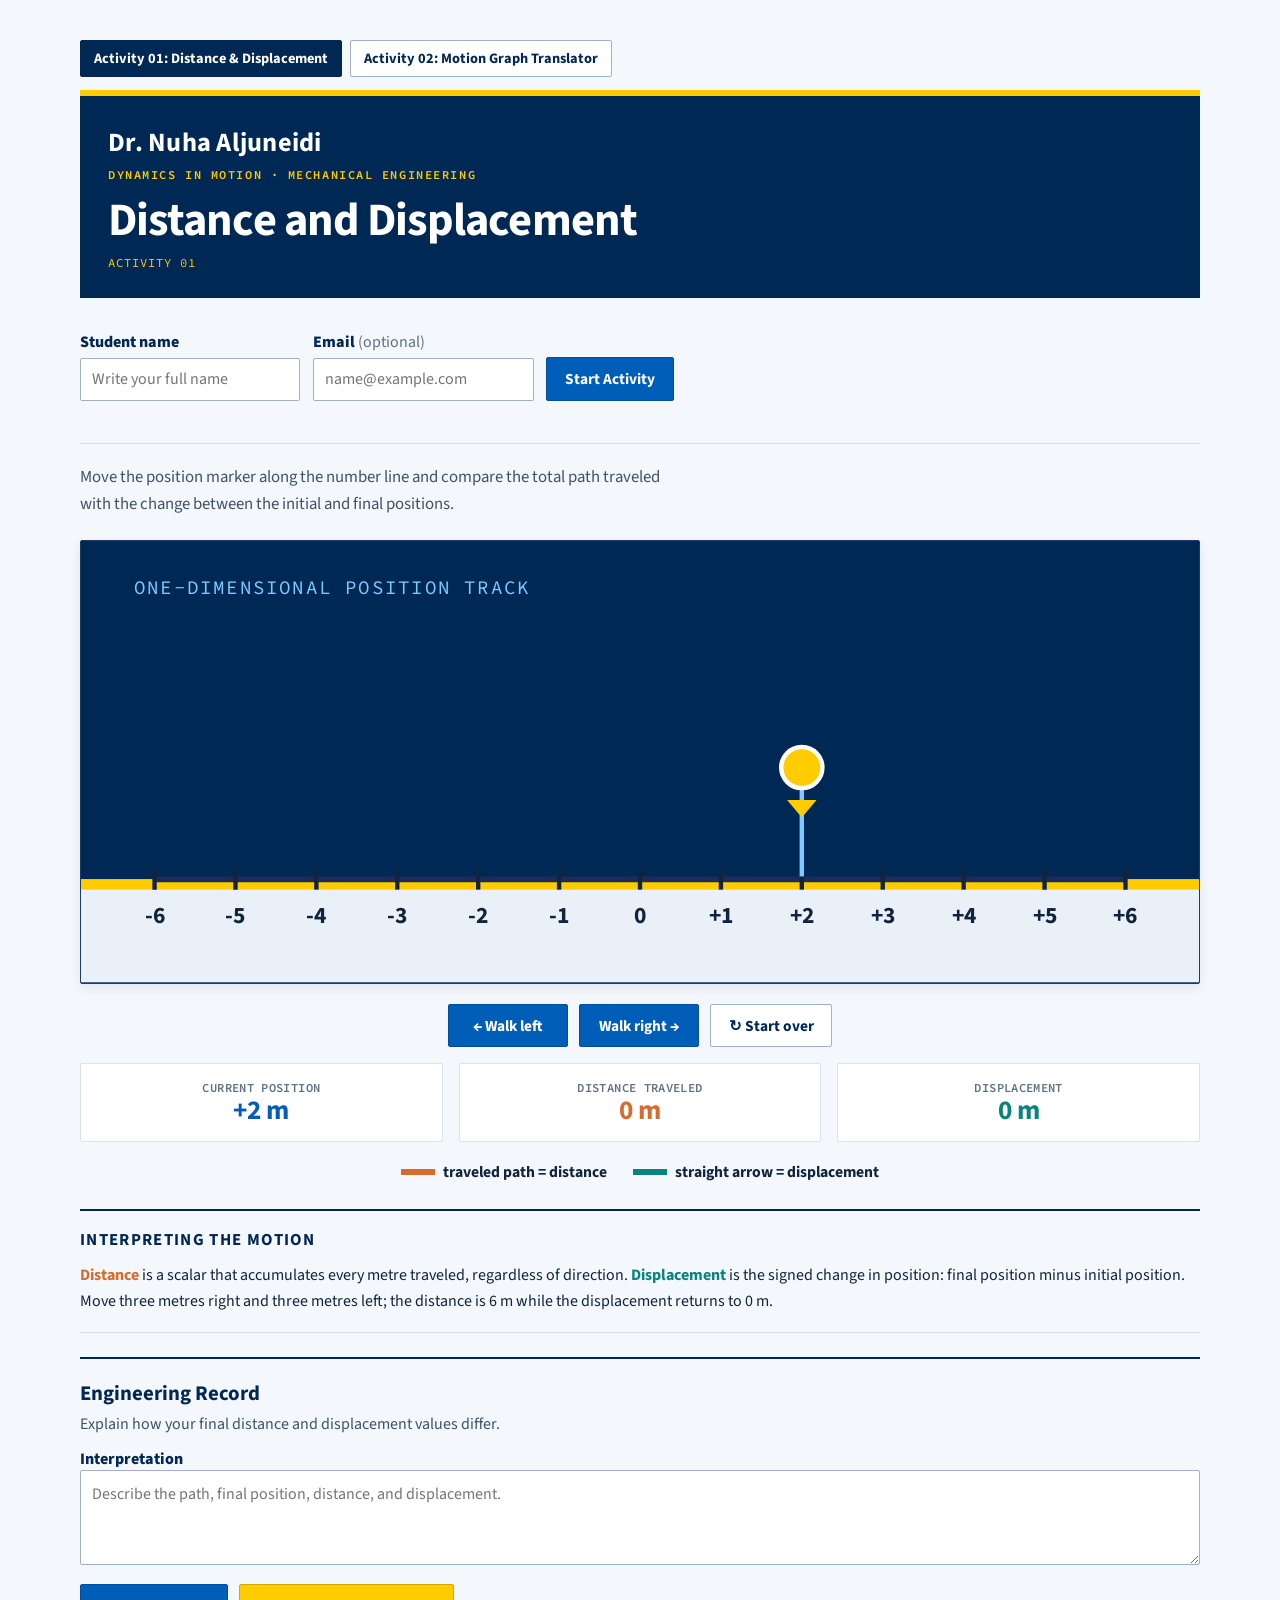
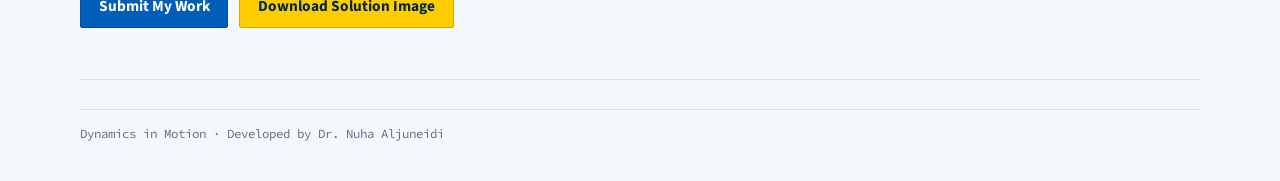
==== index.html @ 8c43b7e7 "Add navigation between Dynamics activities Adds clear Activity 01 and Activity 02 navigation to both" ====
<!DOCTYPE html>
<html lang="en">
<head>
<meta charset="UTF-8">
<meta name="viewport" content="width=device-width, initial-scale=1.0">
<title>Distance and Displacement | Dr. Nuha Aljuneidi</title>
<link href="https://fonts.googleapis.com/css2?family=Source+Code+Pro:wght@400;600&family=Source+Sans+3:wght@400;600;700&display=swap" rel="stylesheet">
<style>
  :root{--ink:#10243e;--navy:#002855;--blue:#005eb8;--gold:#ffcc00;--dist:#d66b2c;--disp:#07847b;--paper:#fff;--line:#d9e3ef;--muted:#5f7084;}
  *{box-sizing:border-box;}html,body{margin:0;padding:0;}
  body{font-family:"Source Sans 3",system-ui,sans-serif;color:var(--ink);background:#f4f7fb;min-height:100vh;padding:clamp(1rem,3.5vw,2.5rem);display:flex;flex-direction:column;align-items:center;}
  .wrap{width:100%;max-width:1120px;}
  .activity-nav{display:flex;gap:.55rem;flex-wrap:wrap;margin:0 0 .8rem;}
  .activity-nav a{font-family:"Source Sans 3",sans-serif;font-weight:700;font-size:.9rem;text-decoration:none;color:var(--navy);background:var(--paper);border:1px solid #9db1c8;border-radius:2px;padding:.45rem .8rem;}
  .activity-nav a[aria-current="page"]{background:var(--navy);border-color:var(--navy);color:white;}
  .course-banner{background:var(--navy);color:white;border-top:6px solid var(--gold);padding:clamp(1.25rem,2.5vw,1.75rem);margin-bottom:1.45rem;}
  .instructor{margin:0 0 .3rem;font-size:clamp(1.25rem,2.5vw,1.65rem);font-weight:700;letter-spacing:.01em;}.course-label{margin:0 0 .9rem;font-family:"Source Code Pro",monospace;font-size:.75rem;font-weight:600;letter-spacing:.13em;text-transform:uppercase;color:var(--gold);}
  h1{margin:0;color:white;font-size:clamp(1.85rem,4.2vw,2.9rem);line-height:1.08;letter-spacing:-.02em;font-weight:700;}h1 .vs{color:white;}.activity-id{margin:.55rem 0 0;font-family:"Source Code Pro",monospace;font-size:.76rem;letter-spacing:.08em;color:var(--gold);}
  .student-row{display:flex;align-items:flex-end;gap:.8rem;flex-wrap:wrap;margin:-.2rem 0 1.25rem;padding:.8rem 0;border-bottom:1px solid var(--line);}.student-field{display:flex;flex-direction:column;gap:.3rem;}.student-row label,.submission label{font-weight:800;color:var(--navy);}.student-row input{width:min(310px,100%);font:inherit;color:var(--ink);background:white;border:1px solid #9db1c8;border-radius:2px;padding:.6rem .7rem;outline:none;}.student-row input:focus,.submission textarea:focus{border-color:var(--blue);box-shadow:0 0 0 3px rgba(0,94,184,.15);}.submit-status{flex-basis:100%;margin:0;font-size:.86rem;min-height:1.2em;font-weight:700;color:var(--navy);}
  .lede{font-size:1.05rem;max-width:76ch;margin:0 0 1.4rem;line-height:1.6;color:#3e5269;}
  .stats{display:grid;grid-template-columns:repeat(3,1fr);gap:1rem;margin-bottom:1.2rem;}.bubble{background:var(--paper);border:1px solid var(--line);border-radius:2px;padding:1rem .9rem .8rem;text-align:center;box-shadow:none;}.bubble .k{font-family:"Source Code Pro",monospace;font-size:.76rem;color:var(--muted);letter-spacing:.03em;text-transform:uppercase;font-weight:600;}.bubble .v{font-weight:700;font-size:1.7rem;line-height:1.2;font-variant-numeric:tabular-nums;}.bubble.p .v{color:var(--blue);}.bubble.d .v{color:var(--dist);}.bubble.s .v{color:var(--disp);}
  .stage-frame{border:1px solid #173e68;border-radius:2px;overflow:hidden;box-shadow:0 4px 12px rgba(0,40,85,.08);margin-bottom:1.25rem;background:var(--navy);}.stage-frame svg{width:100%;height:auto;display:block;}
  #walker>*{display:none;}#walker .position-marker{display:block;}
  .controls{display:flex;gap:.7rem;justify-content:center;flex-wrap:wrap;margin-bottom:1rem;}button{font-family:"Source Sans 3",sans-serif;font-weight:700;font-size:.96rem;cursor:pointer;color:white;background:var(--blue);border:1px solid #004f9e;border-radius:2px;padding:.62rem 1.1rem;min-width:120px;box-shadow:none;transition:background .15s;}button:hover{background:#004f9e;}button:active{background:#003f7d;}button:focus-visible{outline:4px dashed var(--blue);outline-offset:3px;}button.ghost{background:white;color:var(--navy);border-color:#9db1c8;}.download{background:var(--gold);border-color:#d4a900;color:var(--navy);}.download:hover{background:#e9b900;}
  .legend{display:flex;gap:1.6rem;justify-content:center;flex-wrap:wrap;font-size:.98rem;margin-bottom:1.6rem;font-weight:700;}.legend span{display:inline-flex;align-items:center;gap:.5rem;}.worm{width:34px;height:6px;display:inline-block;}.worm.d{background:var(--dist);}.worm.s{background:var(--disp);}
  .note{margin-top:1.5rem;padding:1rem 0 1.1rem;border-top:2px solid var(--navy);border-bottom:1px solid var(--line);font-size:1rem;line-height:1.65;}.note h2{margin:0 0 .45rem;font-size:1.05rem;letter-spacing:.08em;text-transform:uppercase;color:var(--navy);}.note p{margin:0;}.note b{color:var(--dist);}.note i{color:var(--disp);font-style:normal;font-weight:700;}
  .submission{margin-top:1.5rem;padding:1.25rem 0;border-top:2px solid var(--navy);border-bottom:1px solid var(--line);}.submission h2{margin:0 0 .35rem;color:var(--navy);font-size:1.3rem;}.submission p{margin:.25rem 0 .8rem;color:#3e5269;}.submission textarea{width:100%;min-height:95px;resize:vertical;font:inherit;line-height:1.5;color:var(--ink);background:white;border:1px solid #9db1c8;border-radius:2px;padding:.7rem;outline:none;}.submission-actions{display:flex;gap:.7rem;flex-wrap:wrap;margin-top:.8rem;}.final-status{min-height:1.3em;margin:.65rem 0 0!important;font-weight:700;color:var(--navy)!important;}
  footer{margin-top:1.8rem;padding-top:1rem;border-top:1px solid var(--line);font-family:"Source Code Pro",monospace;font-size:.78rem;color:var(--muted);}
  @media(max-width:600px){.stats{grid-template-columns:1fr;}.student-row{align-items:flex-start;flex-direction:column;}.student-row input{width:100%;}button{flex:1;min-width:0;}}
  @media(prefers-reduced-motion:reduce){#walker{transition:none!important;}}
</style>
</head>
<body>
<div class="wrap">
  <nav class="activity-nav" aria-label="Dynamics activities">
    <a href="./" aria-current="page">Activity 01: Distance &amp; Displacement</a>
    <a href="motion-graph-translator.html">Activity 02: Motion Graph Translator</a>
  </nav>
  <header class="course-banner">
    <p class="instructor">Dr. Nuha Aljuneidi</p>
    <p class="course-label">Dynamics in Motion · Mechanical Engineering</p>
    <h1>Distance <span class="vs">and</span> Displacement</h1>
    <p class="activity-id">ACTIVITY 01</p>
  </header>
  <div class="student-row">
    <div class="student-field"><label for="studentName">Student name</label><input id="studentName" type="text" autocomplete="name" placeholder="Write your full name" required></div>
    <div class="student-field"><label for="studentEmail">Email <span style="font-weight:400;color:var(--muted)">(optional)</span></label><input id="studentEmail" type="email" autocomplete="email" placeholder="name@example.com"></div>
    <button id="startActivity" type="button">Start Activity</button>
    <p id="submitStatus" class="submit-status" role="status" aria-live="polite"></p>
  </div>
  <p class="lede">Move the position marker along the number line and compare the total path traveled with the change between the initial and final positions.</p>

  <div class="stage-frame">
    <svg id="stage" viewBox="0 0 760 300" xmlns="http://www.w3.org/2000/svg" role="img" aria-label="A calibrated position track showing total distance and displacement.">
      <defs>
        <marker id="ah" markerWidth="12" markerHeight="12" refX="7" refY="5" orient="auto">
          <path d="M0,0 L11,5 L0,10 Z" fill="#008c95" stroke="#1c2b57" stroke-width="1"/>
        </marker>
      </defs>

      <!-- sky -->
      <rect x="0" y="0" width="760" height="230" fill="#002855"/>
      <text x="36" y="36" fill="#7fc9ff" font-family="Source Code Pro,monospace" font-size="13" letter-spacing="1.5">ONE-DIMENSIONAL POSITION TRACK</text>
      <!-- sun -->
      <circle cx="680" cy="55" r="34" fill="#ffcb06" stroke="#1c2b57" stroke-width="4" opacity="0"/>
      <g stroke="#ffcb06" stroke-width="5" stroke-linecap="round" opacity="0">
        <line x1="680" y1="4" x2="680" y2="-6"/>
        <line x1="726" y1="30" x2="736" y2="22"/>
        <line x1="634" y1="30" x2="624" y2="22"/>
      </g>
      <!-- clouds -->
      <g fill="#ffffff" stroke="#1c2b57" stroke-width="3" opacity="0">
        <g transform="translate(120,55)"><ellipse cx="0" cy="0" rx="34" ry="20"/><ellipse cx="30" cy="6" rx="26" ry="16"/><ellipse cx="-28" cy="8" rx="22" ry="14"/></g>
        <g transform="translate(420,40)"><ellipse cx="0" cy="0" rx="28" ry="17"/><ellipse cx="26" cy="5" rx="22" ry="14"/></g>
      </g>

      <!-- ground -->
      <rect x="0" y="230" width="760" height="70" fill="#eaf0f7"/>
      <rect x="0" y="230" width="760" height="7" fill="#ffcc00"/>

      <!-- displacement arrow lane (in the sky) -->
      <line id="dispArrow" x1="380" y1="120" x2="380" y2="120" stroke="#008c95" stroke-width="6" marker-end="url(#ah)" opacity="0"/>
      <text id="dispLabel" x="380" y="105" text-anchor="middle" font-family="Source Sans 3, sans-serif" font-weight="700" font-size="19" fill="#7fc9ff" opacity="0"></text>

      <!-- distance wiggle path -->
      <path id="trace" d="" fill="none" stroke="#d9633b" stroke-width="6" stroke-linecap="round" stroke-linejoin="round"/>

      <!-- number line on the ground -->
      <line x1="50" y1="230" x2="710" y2="230" stroke="#1c2b57" stroke-width="4"/>
      <g id="ticks"></g>

      <!-- Pip the walker -->
      <g id="walker" style="transition:transform .30s cubic-bezier(.34,1.4,.5,1);">
        <!-- shadow -->
        <ellipse cx="380" cy="232" rx="20" ry="6" fill="rgba(0,0,0,0.18)"/>
        <!-- legs -->
        <g id="legs">
          <line x1="374" y1="210" x2="371" y2="230" stroke="#2a2320" stroke-width="5" stroke-linecap="round"/>
          <line x1="386" y1="210" x2="389" y2="230" stroke="#2a2320" stroke-width="5" stroke-linecap="round"/>
        </g>
        <!-- body -->
        <circle cx="380" cy="188" r="26" fill="#6750a4" stroke="#1c2b57" stroke-width="4"/>
        <!-- eyes -->
        <circle cx="372" cy="184" r="6" fill="#fff" stroke="#2a2320" stroke-width="2"/>
        <circle cx="388" cy="184" r="6" fill="#fff" stroke="#2a2320" stroke-width="2"/>
        <circle id="pupilL" cx="374" cy="185" r="2.6" fill="#2a2320"/>
        <circle id="pupilR" cx="390" cy="185" r="2.6" fill="#2a2320"/>
        <!-- smile -->
        <path d="M370,196 Q380,204 390,196" fill="none" stroke="#2a2320" stroke-width="3" stroke-linecap="round"/>
        <!-- little cap -->
        <path d="M356,172 Q380,150 404,172 Z" fill="#d9633b" stroke="#1c2b57" stroke-width="4" stroke-linejoin="round"/>
        <g class="position-marker">
          <line x1="380" y1="168" x2="380" y2="228" stroke="#7fc9ff" stroke-width="3"/>
          <circle cx="380" cy="154" r="14" fill="#ffcc00" stroke="#ffffff" stroke-width="3"/>
          <path d="M370 176 L380 188 L390 176 Z" fill="#ffcc00"/>
        </g>
      </g>
    </svg>
  </div>

  <div class="controls">
    <button class="left" id="left">&larr; Walk left</button>
    <button class="right" id="right">Walk right &rarr;</button>
    <button class="ghost" id="reset">&#8635; Start over</button>
  </div>

  <div class="stats" aria-live="polite">
    <div class="bubble p"><div class="k">Current position</div><div class="v" id="pos">+2 m</div></div>
    <div class="bubble d"><div class="k">Distance traveled</div><div class="v" id="dist">0 m</div></div>
    <div class="bubble s"><div class="k">Displacement</div><div class="v" id="disp">0 m</div></div>
  </div>

  <div class="legend">
    <span><i class="worm d"></i> traveled path = distance</span>
    <span><i class="worm s"></i> straight arrow = displacement</span>
  </div>

  <section class="note" aria-labelledby="interpret-heading">
    <h2 id="interpret-heading">Interpreting the Motion</h2>
    <p><b>Distance</b> is a scalar that accumulates every metre traveled, regardless of direction.
    <i>Displacement</i> is the signed change in position: final position minus initial position. Move three metres right and three metres left; the distance is 6 m while the displacement returns to 0 m.</p>
  </section>

  <section class="submission" aria-labelledby="record-heading">
    <h2 id="record-heading">Engineering Record</h2>
    <p>Explain how your final distance and displacement values differ.</p>
    <label for="studentNotes">Interpretation</label>
    <textarea id="studentNotes" placeholder="Describe the path, final position, distance, and displacement."></textarea>
    <div class="submission-actions">
      <button id="submitWork" type="button">Submit My Work</button>
      <button id="downloadSolution" class="download" type="button">Download Solution Image</button>
    </div>
    <p id="finalStatus" class="final-status" role="status" aria-live="polite"></p>
  </section>

  <footer>Dynamics in Motion · Developed by Dr. Nuha Aljuneidi</footer>
</div>

<script>
(function(){
  var minP=-6, maxP=6, x0=50, x1=710, axisY=230, laneY=205;
  function px(p){ return x0 + (p-minP)/(maxP-minP)*(x1-x0); }

  var start=2, pos=2, dist=0, trace=[2];

  var ticks=document.getElementById("ticks"), NS="http://www.w3.org/2000/svg";
  for(var p=minP;p<=maxP;p++){
    var x=px(p);
    var ln=document.createElementNS(NS,"line");
    ln.setAttribute("x1",x);ln.setAttribute("x2",x);
    ln.setAttribute("y1",axisY-7);ln.setAttribute("y2",axisY+7);
    ln.setAttribute("stroke","#10243e");ln.setAttribute("stroke-width","3");
    ticks.appendChild(ln);
    var tx=document.createElementNS(NS,"text");
    tx.setAttribute("x",x);tx.setAttribute("y",axisY+30);
    tx.setAttribute("text-anchor","middle");
    tx.setAttribute("font-family","Source Sans 3, sans-serif");
    tx.setAttribute("font-weight","700");
    tx.setAttribute("font-size","16");tx.setAttribute("fill","#10243e");
    tx.textContent=(p>0?"+"+p:p);
    ticks.appendChild(tx);
  }

  var walker=document.getElementById("walker"),
      traceEl=document.getElementById("trace"),
      arrow=document.getElementById("dispArrow"),
      arrowLbl=document.getElementById("dispLabel");

  function fmt(v){ return (v>0?"+"+v:""+v)+" m"; }

  function render(dir){
    walker.style.transform="translateX("+(px(pos)-380)+"px)";
    document.getElementById("pos").textContent=fmt(pos);
    document.getElementById("dist").textContent=dist+" m";
    var disp=pos-start;
    document.getElementById("disp").textContent=fmt(disp);

    var d="";
    for(var i=0;i<trace.length;i++){
      var cx=px(trace[i]);
      if(i===0){ d="M"+cx+","+laneY; }
      else{
        var prev=px(trace[i-1]);
        var midx=(prev+cx)/2;
        var arch=laneY-18;
        d+=" Q"+midx+","+arch+" "+cx+","+laneY;
      }
    }
    traceEl.setAttribute("d",d);

    if(disp!==0){
      arrow.setAttribute("x1",px(start));arrow.setAttribute("x2",px(pos));
      arrow.setAttribute("y1",120);arrow.setAttribute("y2",120);
      arrow.setAttribute("opacity","1");
      arrowLbl.setAttribute("x",(px(start)+px(pos))/2);
      arrowLbl.textContent=fmt(disp);
      arrowLbl.setAttribute("opacity","1");
    }else{
      arrow.setAttribute("opacity","0");
      arrowLbl.setAttribute("opacity","0");
    }
  }

  function step(dir){
    var np=pos+dir;
    if(np<minP||np>maxP) return;
    pos=np; dist+=1; trace.push(pos); render(dir);
  }

  document.getElementById("left").addEventListener("click",function(){step(-1);});
  document.getElementById("right").addEventListener("click",function(){step(1);});
  document.getElementById("reset").addEventListener("click",function(){
    pos=2;start=2;dist=0;trace=[2];render();
  });
  document.addEventListener("keydown",function(e){
    if(e.target.matches("input,textarea"))return;
    if(e.key==="ArrowLeft"){step(-1);} else if(e.key==="ArrowRight"){step(1);}
  });

  var LOGGER_URL="https://script.google.com/macros/s/AKfycbwmh8vX2n26GHHKq9yIGjy3fanmZ_XQddXHSH3RmrtV3HdhrpO27E3zZvXswCfN9QRpXg/exec";
  function payload(action){
    return new URLSearchParams({
      action:action,
      studentName:document.getElementById("studentName").value.trim(),
      email:document.getElementById("studentEmail").value.trim(),
      activity:"Distance and Displacement — Activity 01",
      scenario:"Initial +2 m to final "+fmt(pos),
      displacement:String(pos-start),
      distance:String(dist),
      notes:document.getElementById("studentNotes").value.trim()
    });
  }
  function validateStudent(status){
    var name=document.getElementById("studentName").value.trim();
    var email=document.getElementById("studentEmail");
    if(!name){status.textContent="Please enter your name first.";document.getElementById("studentName").focus();return false;}
    if(email.value.trim()&&!email.checkValidity()){status.textContent="Please check the email address or leave it blank.";return false;}
    return true;
  }
  document.getElementById("startActivity").addEventListener("click",async function(){
    var status=document.getElementById("submitStatus");if(!validateStudent(status))return;
    var button=this;button.disabled=true;button.textContent="Recording…";status.textContent="Connecting to the activity log…";
    try{await fetch(LOGGER_URL,{method:"POST",mode:"no-cors",headers:{"Content-Type":"application/x-www-form-urlencoded"},body:payload("start")});status.textContent="Activity started. Your information was recorded.";button.textContent="Activity Started";}
    catch(error){status.textContent="The activity could not be recorded. Check your connection and try again.";button.disabled=false;button.textContent="Start Activity";}
  });
  document.getElementById("submitWork").addEventListener("click",async function(){
    var status=document.getElementById("finalStatus");if(!validateStudent(status))return;
    var button=this;button.disabled=true;button.textContent="Submitting…";status.textContent="Sending your final results…";
    try{await fetch(LOGGER_URL,{method:"POST",mode:"no-cors",headers:{"Content-Type":"application/x-www-form-urlencoded"},body:payload("complete")});status.textContent="Work submitted. Your completion time and final results were recorded.";button.textContent="Work Submitted";}
    catch(error){status.textContent="Submission failed. Check your connection and try again.";button.disabled=false;button.textContent="Submit My Work";}
  });
  function drawStage(ctx,x,y,w,h){return new Promise(function(resolve,reject){var source=new XMLSerializer().serializeToString(document.getElementById("stage"));var blob=new Blob([source],{type:"image/svg+xml;charset=utf-8"});var url=URL.createObjectURL(blob),img=new Image();img.onload=function(){ctx.drawImage(img,x,y,w,h);URL.revokeObjectURL(url);resolve();};img.onerror=function(){URL.revokeObjectURL(url);reject(new Error("Stage image failed"));};img.src=url;});}
  function wrapText(ctx,text,x,y,maxWidth,lineHeight,maxLines){var words=(text||"No interpretation provided.").split(/\s+/),line="",lines=0;for(var i=0;i<words.length;i++){var test=line?line+" "+words[i]:words[i];if(ctx.measureText(test).width>maxWidth&&line){ctx.fillText(line,x,y+lines*lineHeight);lines++;line=words[i];if(lines>=maxLines)break;}else line=test;}if(lines<maxLines&&line)ctx.fillText(line,x,y+lines*lineHeight);}
  document.getElementById("downloadSolution").addEventListener("click",async function(){
    var status=document.getElementById("finalStatus");if(!validateStudent(status))return;var button=this;button.disabled=true;button.textContent="Creating Image…";
    try{
      var name=document.getElementById("studentName").value.trim(),canvas=document.createElement("canvas");canvas.width=1600;canvas.height=1000;var ctx=canvas.getContext("2d");
      ctx.fillStyle="#fff";ctx.fillRect(0,0,1600,1000);ctx.fillStyle="#ffcc00";ctx.fillRect(0,0,1600,14);ctx.fillStyle="#002855";ctx.fillRect(0,14,1600,180);
      ctx.fillStyle="#fff";ctx.font="700 34px 'Source Sans 3',Arial";ctx.fillText("Dr. Nuha Aljuneidi",60,72);ctx.fillStyle="#ffcc00";ctx.font="600 20px 'Source Code Pro',monospace";ctx.fillText("DYNAMICS IN MOTION · DISTANCE AND DISPLACEMENT",60,112);ctx.fillStyle="#fff";ctx.font="700 44px 'Source Sans 3',Arial";ctx.fillText("Student Solution Record",60,165);
      ctx.fillStyle="#10243e";ctx.font="700 24px 'Source Sans 3',Arial";ctx.fillText("Student: "+name,60,238);ctx.font="20px 'Source Sans 3',Arial";ctx.fillText("Date: "+new Date().toLocaleString(),60,275);ctx.fillText("Activity 01",1260,238);
      await drawStage(ctx,110,315,1380,545);
      ctx.fillStyle="#002855";ctx.font="700 25px 'Source Sans 3',Arial";ctx.fillText("Final Results",60,900);ctx.fillStyle="#10243e";ctx.font="21px 'Source Sans 3',Arial";ctx.fillText("Position: "+fmt(pos),250,900);ctx.fillText("Distance: "+dist+" m",520,900);ctx.fillText("Displacement: "+fmt(pos-start),790,900);
      ctx.fillStyle="#334b64";ctx.font="18px 'Source Sans 3',Arial";wrapText(ctx,document.getElementById("studentNotes").value.trim(),60,940,1460,24,2);
      ctx.fillStyle="#002855";ctx.fillRect(0,972,1600,28);ctx.fillStyle="#fff";ctx.font="14px 'Source Sans 3',Arial";ctx.fillText("Dynamics in Motion · Developed by Dr. Nuha Aljuneidi",60,992);
      var a=document.createElement("a");a.download="distance-displacement-solution-"+name.toLowerCase().replace(/[^a-z0-9]+/g,"-").replace(/^-|-$/g,"")+".png";a.href=canvas.toDataURL("image/png");a.click();status.textContent="Solution image downloaded.";
    }catch(error){status.textContent="The solution image could not be created. Please try again.";}finally{button.disabled=false;button.textContent="Download Solution Image";}
  });

  render();
})();
</script>
</body>
</html>
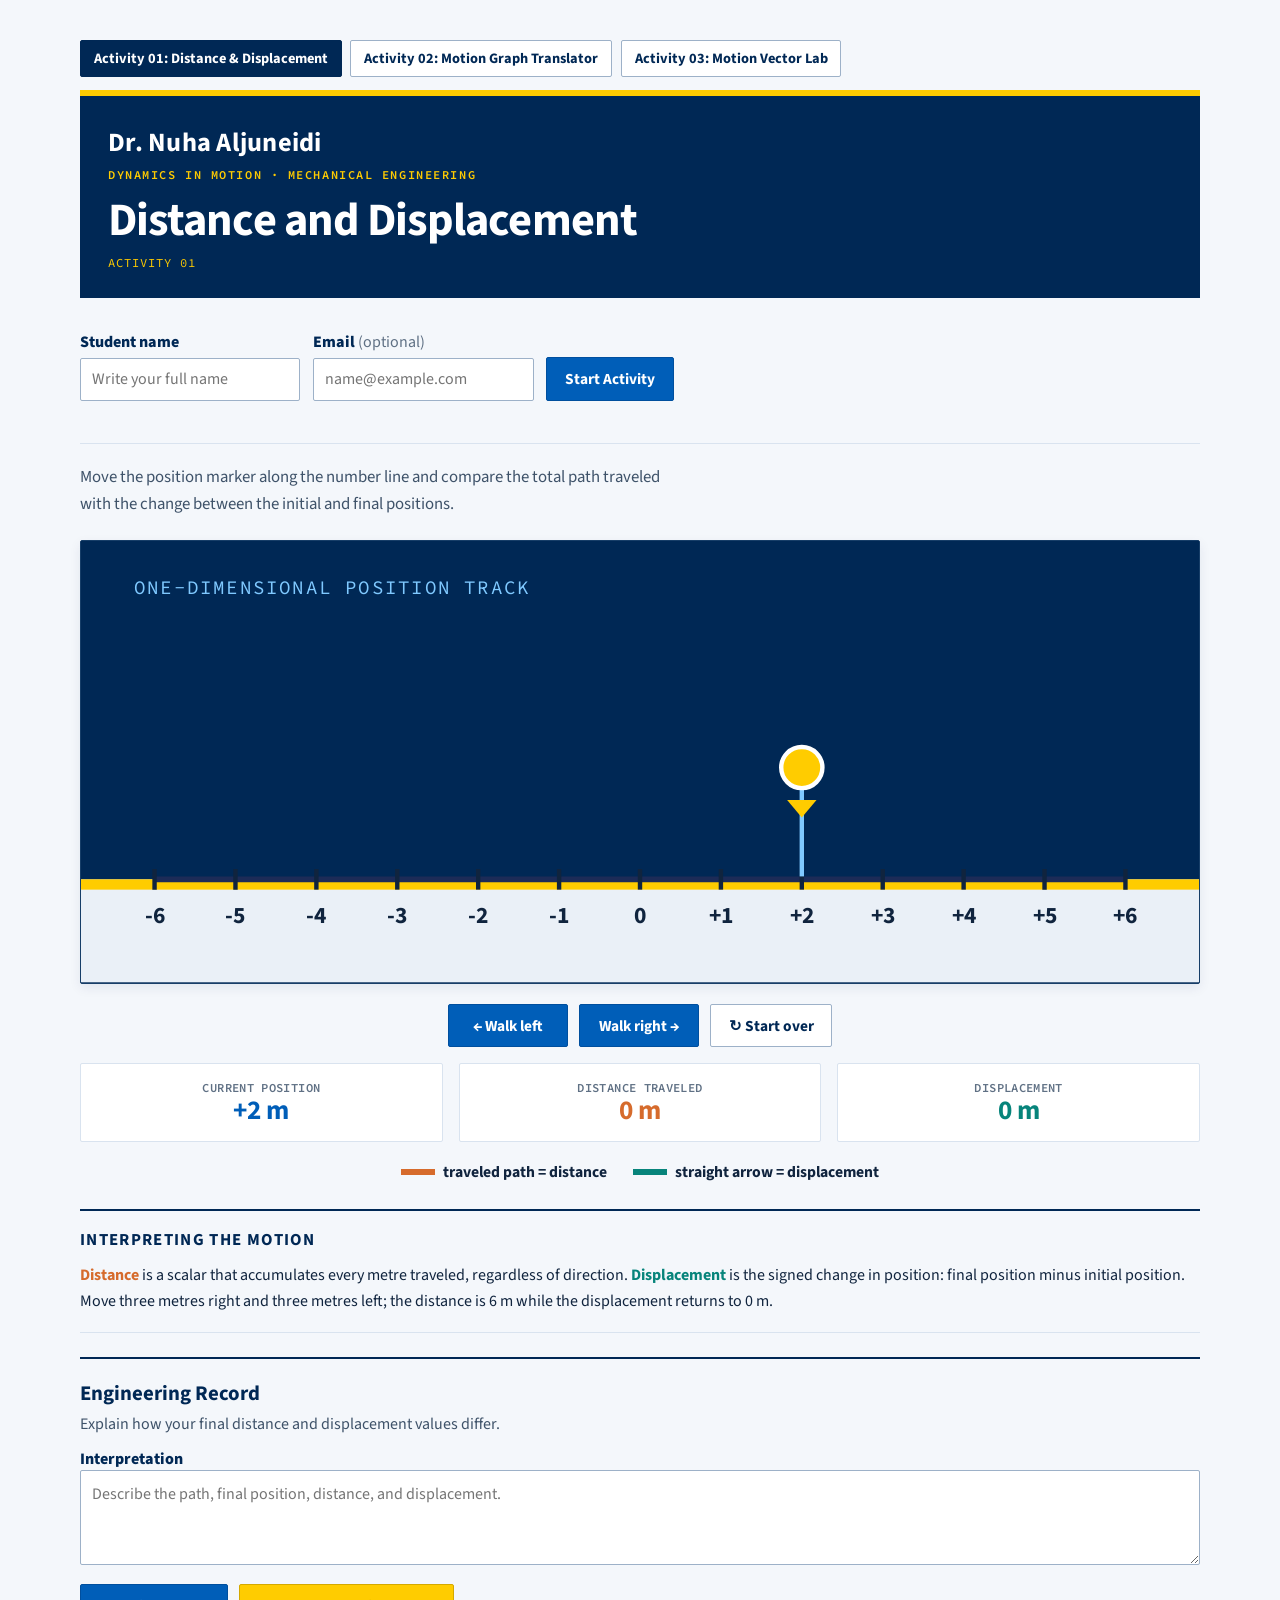
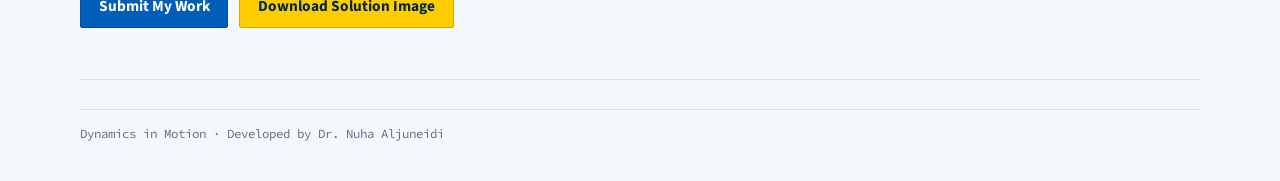
==== commit a6fbcd8d: "Add Activity 03 Motion Vector Lab Standardizes Activity 03 with the Dynamics in Motion theme and add" ====
--- a/index.html
+++ b/index.html
@@ -35,6 +35,7 @@
   <nav class="activity-nav" aria-label="Dynamics activities">
     <a href="./" aria-current="page">Activity 01: Distance &amp; Displacement</a>
     <a href="motion-graph-translator.html">Activity 02: Motion Graph Translator</a>
+    <a href="motion-vector-lab.html">Activity 03: Motion Vector Lab</a>
   </nav>
   <header class="course-banner">
     <p class="instructor">Dr. Nuha Aljuneidi</p>
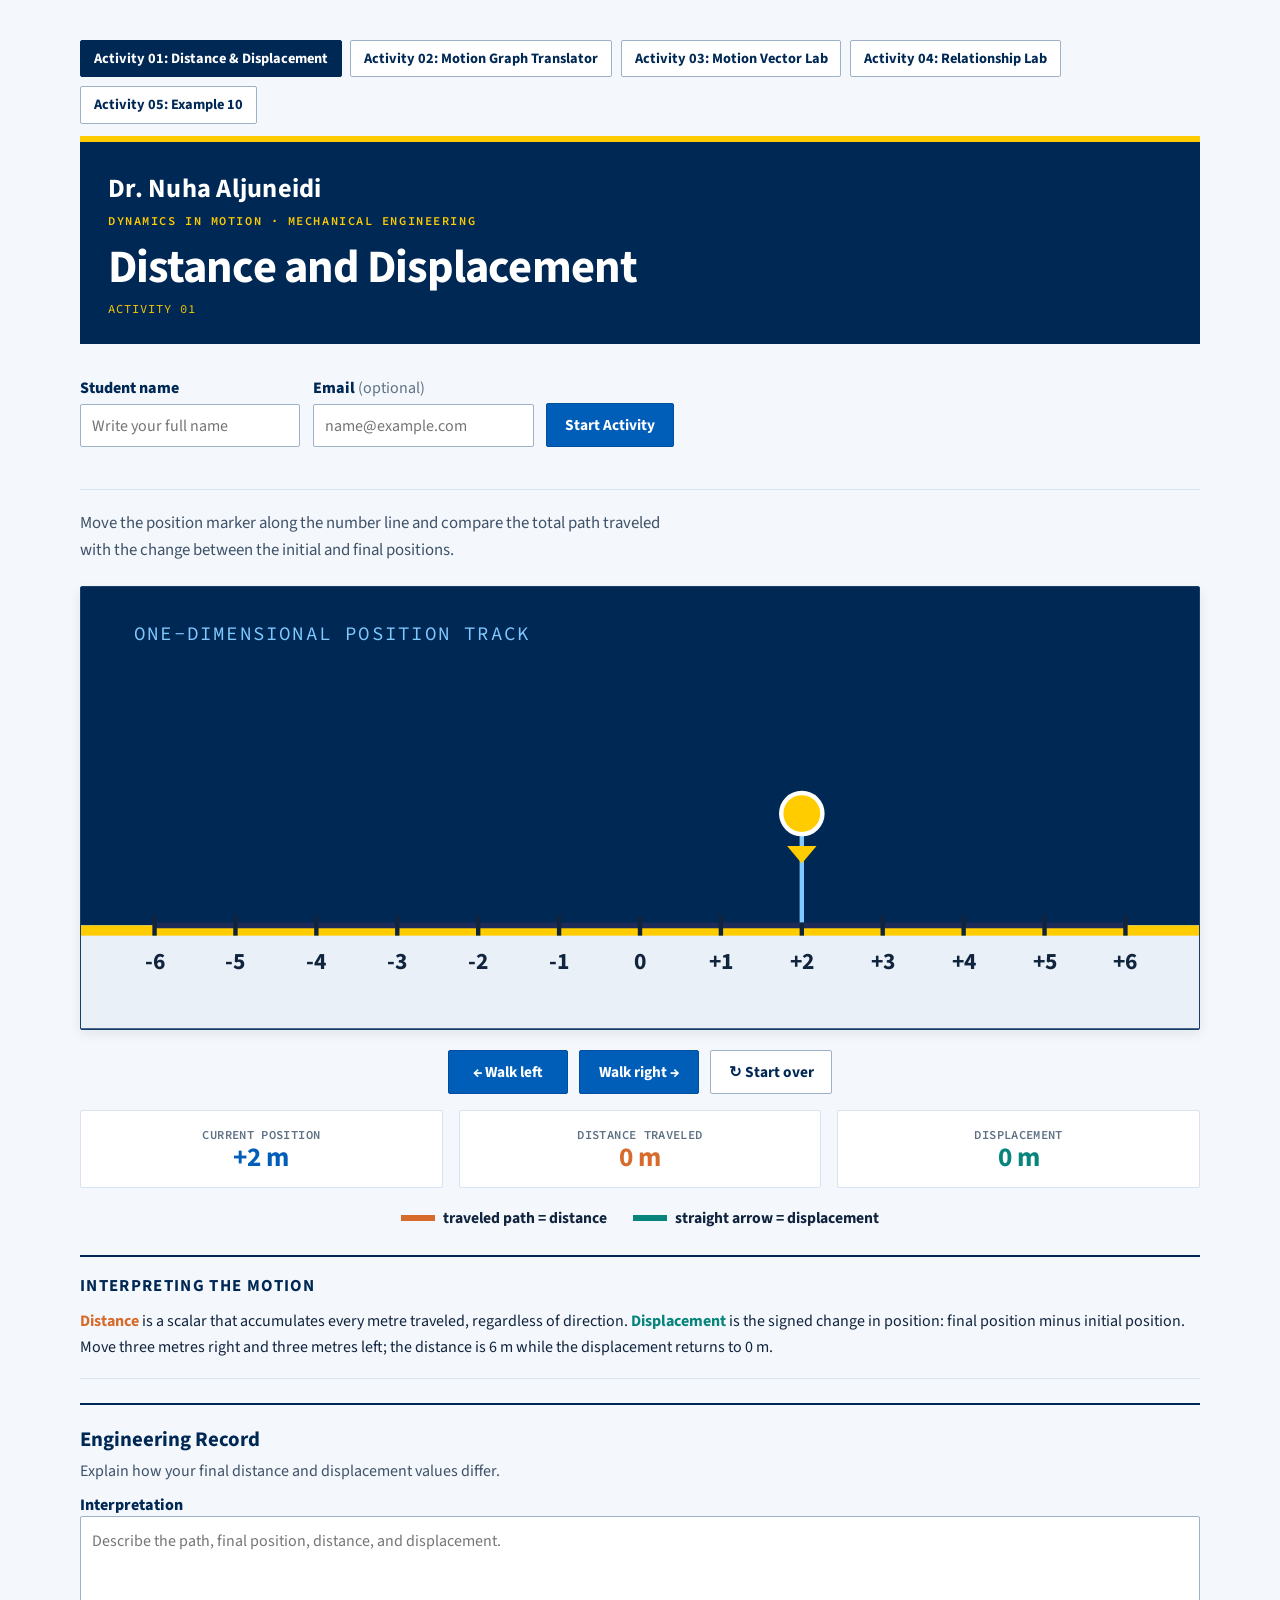
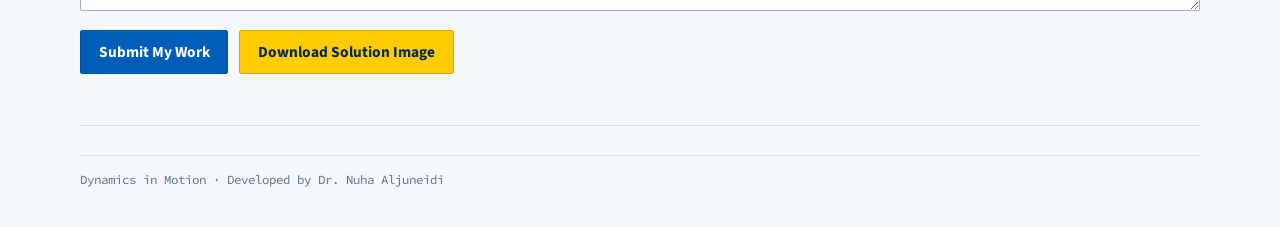
==== commit 796af521: "Add Activities 04 and 05" ====
--- a/index.html
+++ b/index.html
@@ -36,6 +36,8 @@
     <a href="./" aria-current="page">Activity 01: Distance &amp; Displacement</a>
     <a href="motion-graph-translator.html">Activity 02: Motion Graph Translator</a>
     <a href="motion-vector-lab.html">Activity 03: Motion Vector Lab</a>
+    <a href="velocity-axis-lab.html">Activity 04: Relationship Lab</a>
+    <a href="example-10-projectile.html">Activity 05: Example 10</a>
   </nav>
   <header class="course-banner">
     <p class="instructor">Dr. Nuha Aljuneidi</p>
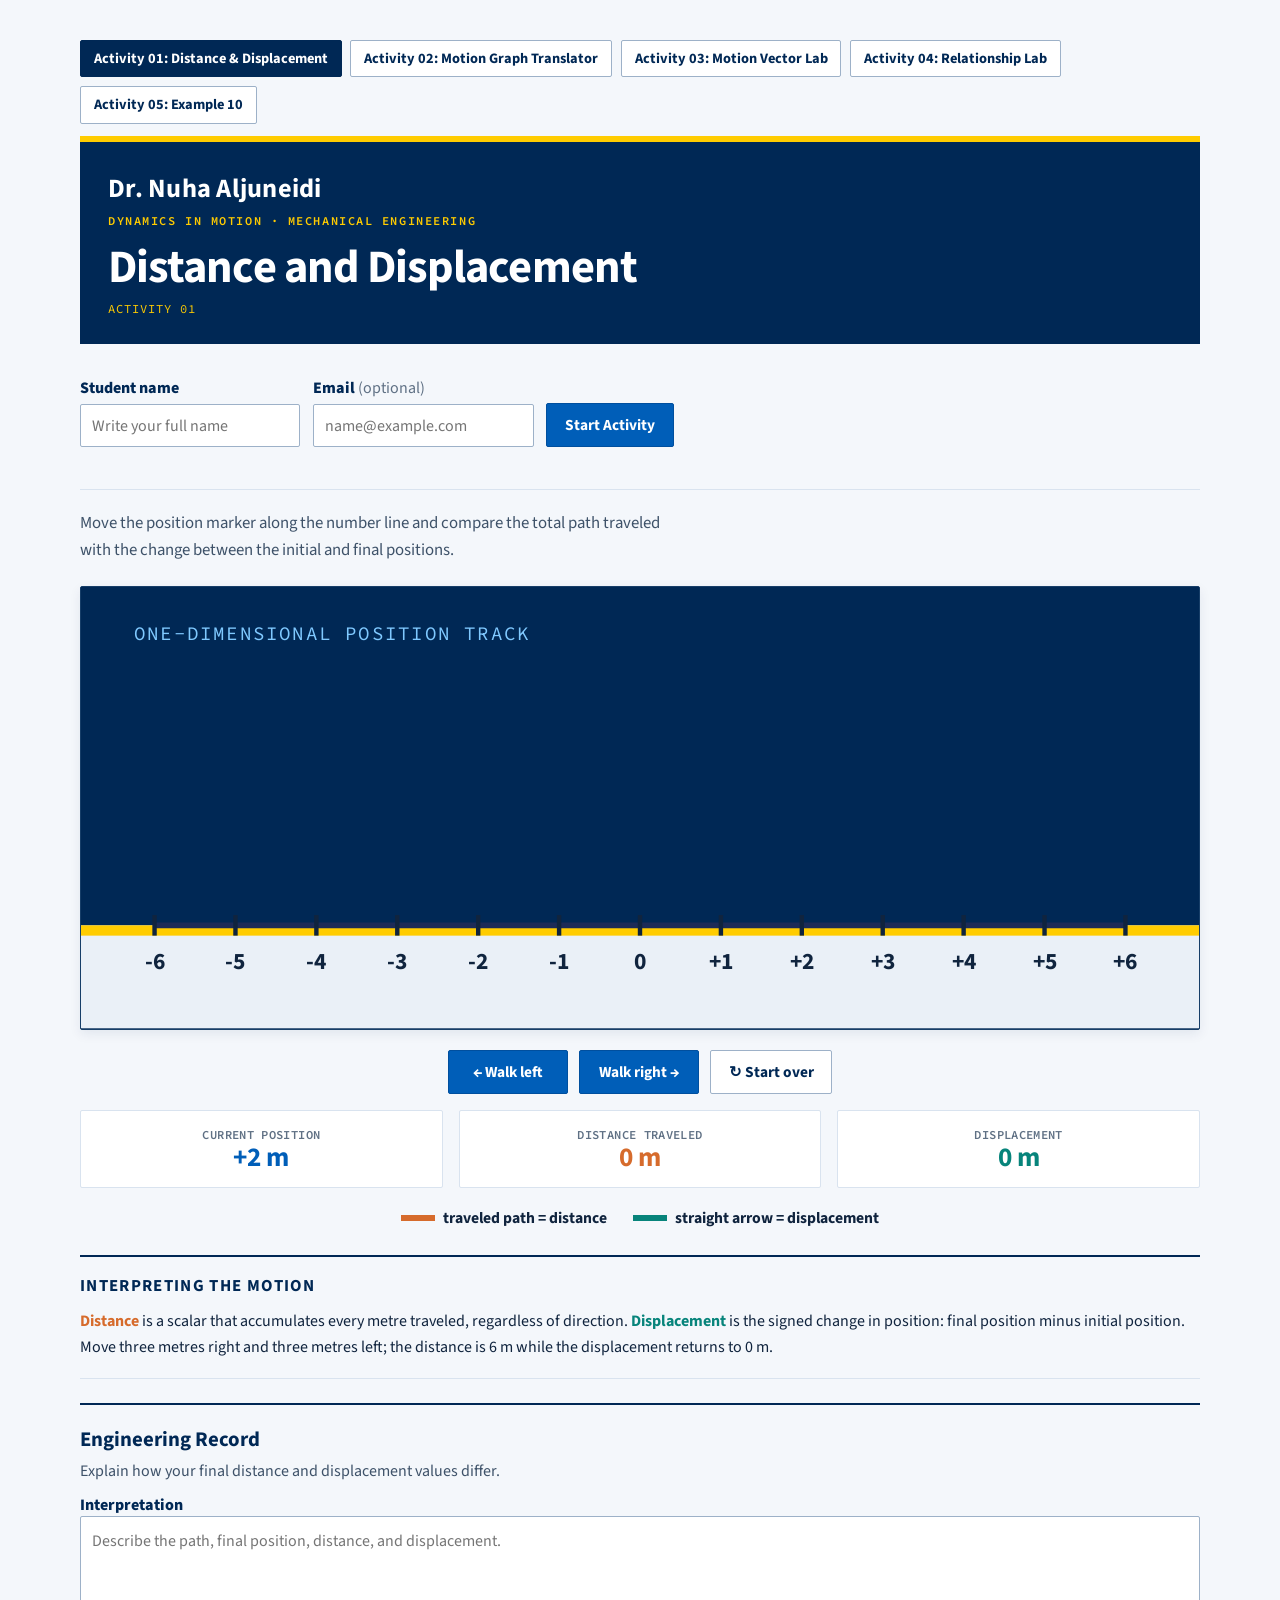
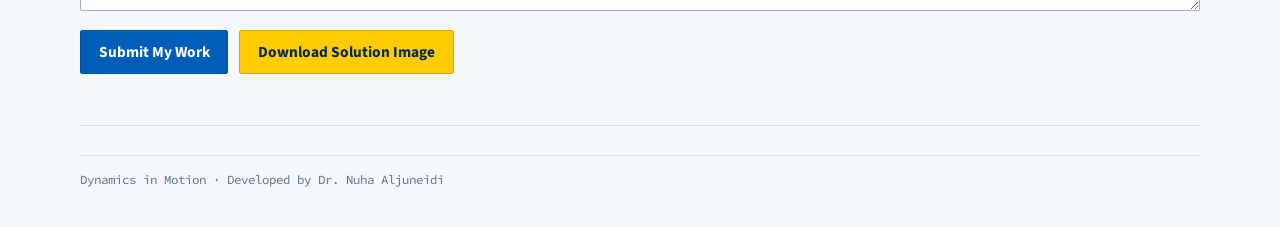
==== commit e1b770bc: "docs: add SEO description to first dynamics activity" ====
--- a/index.html
+++ b/index.html
@@ -3,97 +3,97 @@
 <head>
 <meta charset="UTF-8">
 <meta name="viewport" content="width=device-width, initial-scale=1.0">
-<title>Distance and Displacement | Dr. Nuha Aljuneidi</title>
-<link href="https://fonts.googleapis.com/css2?family=Source+Code+Pro:wght@400;600&family=Source+Sans+3:wght@400;600;700&display=swap" rel="stylesheet">
-<style>
-  :root{--ink:#10243e;--navy:#002855;--blue:#005eb8;--gold:#ffcc00;--dist:#d66b2c;--disp:#07847b;--paper:#fff;--line:#d9e3ef;--muted:#5f7084;}
-  *{box-sizing:border-box;}html,body{margin:0;padding:0;}
-  body{font-family:"Source Sans 3",system-ui,sans-serif;color:var(--ink);background:#f4f7fb;min-height:100vh;padding:clamp(1rem,3.5vw,2.5rem);display:flex;flex-direction:column;align-items:center;}
-  .wrap{width:100%;max-width:1120px;}
-  .activity-nav{display:flex;gap:.55rem;flex-wrap:wrap;margin:0 0 .8rem;}
-  .activity-nav a{font-family:"Source Sans 3",sans-serif;font-weight:700;font-size:.9rem;text-decoration:none;color:var(--navy);background:var(--paper);border:1px solid #9db1c8;border-radius:2px;padding:.45rem .8rem;}
-  .activity-nav a[aria-current="page"]{background:var(--navy);border-color:var(--navy);color:white;}
-  .course-banner{background:var(--navy);color:white;border-top:6px solid var(--gold);padding:clamp(1.25rem,2.5vw,1.75rem);margin-bottom:1.45rem;}
-  .instructor{margin:0 0 .3rem;font-size:clamp(1.25rem,2.5vw,1.65rem);font-weight:700;letter-spacing:.01em;}.course-label{margin:0 0 .9rem;font-family:"Source Code Pro",monospace;font-size:.75rem;font-weight:600;letter-spacing:.13em;text-transform:uppercase;color:var(--gold);}
-  h1{margin:0;color:white;font-size:clamp(1.85rem,4.2vw,2.9rem);line-height:1.08;letter-spacing:-.02em;font-weight:700;}h1 .vs{color:white;}.activity-id{margin:.55rem 0 0;font-family:"Source Code Pro",monospace;font-size:.76rem;letter-spacing:.08em;color:var(--gold);}
-  .student-row{display:flex;align-items:flex-end;gap:.8rem;flex-wrap:wrap;margin:-.2rem 0 1.25rem;padding:.8rem 0;border-bottom:1px solid var(--line);}.student-field{display:flex;flex-direction:column;gap:.3rem;}.student-row label,.submission label{font-weight:800;color:var(--navy);}.student-row input{width:min(310px,100%);font:inherit;color:var(--ink);background:white;border:1px solid #9db1c8;border-radius:2px;padding:.6rem .7rem;outline:none;}.student-row input:focus,.submission textarea:focus{border-color:var(--blue);box-shadow:0 0 0 3px rgba(0,94,184,.15);}.submit-status{flex-basis:100%;margin:0;font-size:.86rem;min-height:1.2em;font-weight:700;color:var(--navy);}
-  .lede{font-size:1.05rem;max-width:76ch;margin:0 0 1.4rem;line-height:1.6;color:#3e5269;}
-  .stats{display:grid;grid-template-columns:repeat(3,1fr);gap:1rem;margin-bottom:1.2rem;}.bubble{background:var(--paper);border:1px solid var(--line);border-radius:2px;padding:1rem .9rem .8rem;text-align:center;box-shadow:none;}.bubble .k{font-family:"Source Code Pro",monospace;font-size:.76rem;color:var(--muted);letter-spacing:.03em;text-transform:uppercase;font-weight:600;}.bubble .v{font-weight:700;font-size:1.7rem;line-height:1.2;font-variant-numeric:tabular-nums;}.bubble.p .v{color:var(--blue);}.bubble.d .v{color:var(--dist);}.bubble.s .v{color:var(--disp);}
-  .stage-frame{border:1px solid #173e68;border-radius:2px;overflow:hidden;box-shadow:0 4px 12px rgba(0,40,85,.08);margin-bottom:1.25rem;background:var(--navy);}.stage-frame svg{width:100%;height:auto;display:block;}
-  #walker>*{display:none;}#walker .position-marker{display:block;}
-  .controls{display:flex;gap:.7rem;justify-content:center;flex-wrap:wrap;margin-bottom:1rem;}button{font-family:"Source Sans 3",sans-serif;font-weight:700;font-size:.96rem;cursor:pointer;color:white;background:var(--blue);border:1px solid #004f9e;border-radius:2px;padding:.62rem 1.1rem;min-width:120px;box-shadow:none;transition:background .15s;}button:hover{background:#004f9e;}button:active{background:#003f7d;}button:focus-visible{outline:4px dashed var(--blue);outline-offset:3px;}button.ghost{background:white;color:var(--navy);border-color:#9db1c8;}.download{background:var(--gold);border-color:#d4a900;color:var(--navy);}.download:hover{background:#e9b900;}
-  .legend{display:flex;gap:1.6rem;justify-content:center;flex-wrap:wrap;font-size:.98rem;margin-bottom:1.6rem;font-weight:700;}.legend span{display:inline-flex;align-items:center;gap:.5rem;}.worm{width:34px;height:6px;display:inline-block;}.worm.d{background:var(--dist);}.worm.s{background:var(--disp);}
-  .note{margin-top:1.5rem;padding:1rem 0 1.1rem;border-top:2px solid var(--navy);border-bottom:1px solid var(--line);font-size:1rem;line-height:1.65;}.note h2{margin:0 0 .45rem;font-size:1.05rem;letter-spacing:.08em;text-transform:uppercase;color:var(--navy);}.note p{margin:0;}.note b{color:var(--dist);}.note i{color:var(--disp);font-style:normal;font-weight:700;}
-  .submission{margin-top:1.5rem;padding:1.25rem 0;border-top:2px solid var(--navy);border-bottom:1px solid var(--line);}.submission h2{margin:0 0 .35rem;color:var(--navy);font-size:1.3rem;}.submission p{margin:.25rem 0 .8rem;color:#3e5269;}.submission textarea{width:100%;min-height:95px;resize:vertical;font:inherit;line-height:1.5;color:var(--ink);background:white;border:1px solid #9db1c8;border-radius:2px;padding:.7rem;outline:none;}.submission-actions{display:flex;gap:.7rem;flex-wrap:wrap;margin-top:.8rem;}.final-status{min-height:1.3em;margin:.65rem 0 0!important;font-weight:700;color:var(--navy)!important;}
-  footer{margin-top:1.8rem;padding-top:1rem;border-top:1px solid var(--line);font-family:"Source Code Pro",monospace;font-size:.78rem;color:var(--muted);}
-  @media(max-width:600px){.stats{grid-template-columns:1fr;}.student-row{align-items:flex-start;flex-direction:column;}.student-row input{width:100%;}button{flex:1;min-width:0;}}
-  @media(prefers-reduced-motion:reduce){#walker{transition:none!important;}}
-</style>
+<title>Distance and Displacement | Dr. Nuha Aljuneidi</title>
+<link href="https://fonts.googleapis.com/css2?family=Source+Code+Pro:wght@400;600&family=Source+Sans+3:wght@400;600;700&display=swap" rel="stylesheet">
+<style>
+  :root{--ink:#10243e;--navy:#002855;--blue:#005eb8;--gold:#ffcc00;--dist:#d66b2c;--disp:#07847b;--paper:#fff;--line:#d9e3ef;--muted:#5f7084;}
+  *{box-sizing:border-box;}html,body{margin:0;padding:0;}
+  body{font-family:"Source Sans 3",system-ui,sans-serif;color:var(--ink);background:#f4f7fb;min-height:100vh;padding:clamp(1rem,3.5vw,2.5rem);display:flex;flex-direction:column;align-items:center;}
+  .wrap{width:100%;max-width:1120px;}
+  .activity-nav{display:flex;gap:.55rem;flex-wrap:wrap;margin:0 0 .8rem;}
+  .activity-nav a{font-family:"Source Sans 3",sans-serif;font-weight:700;font-size:.9rem;text-decoration:none;color:var(--navy);background:var(--paper);border:1px solid #9db1c8;border-radius:2px;padding:.45rem .8rem;}
+  .activity-nav a[aria-current="page"]{background:var(--navy);border-color:var(--navy);color:white;}
+  .course-banner{background:var(--navy);color:white;border-top:6px solid var(--gold);padding:clamp(1.25rem,2.5vw,1.75rem);margin-bottom:1.45rem;}
+  .instructor{margin:0 0 .3rem;font-size:clamp(1.25rem,2.5vw,1.65rem);font-weight:700;letter-spacing:.01em;}.course-label{margin:0 0 .9rem;font-family:"Source Code Pro",monospace;font-size:.75rem;font-weight:600;letter-spacing:.13em;text-transform:uppercase;color:var(--gold);}
+  h1{margin:0;color:white;font-size:clamp(1.85rem,4.2vw,2.9rem);line-height:1.08;letter-spacing:-.02em;font-weight:700;}h1 .vs{color:white;}.activity-id{margin:.55rem 0 0;font-family:"Source Code Pro",monospace;font-size:.76rem;letter-spacing:.08em;color:var(--gold);}
+  .student-row{display:flex;align-items:flex-end;gap:.8rem;flex-wrap:wrap;margin:-.2rem 0 1.25rem;padding:.8rem 0;border-bottom:1px solid var(--line);}.student-field{display:flex;flex-direction:column;gap:.3rem;}.student-row label,.submission label{font-weight:800;color:var(--navy);}.student-row input{width:min(310px,100%);font:inherit;color:var(--ink);background:white;border:1px solid #9db1c8;border-radius:2px;padding:.6rem .7rem;outline:none;}.student-row input:focus,.submission textarea:focus{border-color:var(--blue);box-shadow:0 0 0 3px rgba(0,94,184,.15);}.submit-status{flex-basis:100%;margin:0;font-size:.86rem;min-height:1.2em;font-weight:700;color:var(--navy);}
+  .lede{font-size:1.05rem;max-width:76ch;margin:0 0 1.4rem;line-height:1.6;color:#3e5269;}
+  .stats{display:grid;grid-template-columns:repeat(3,1fr);gap:1rem;margin-bottom:1.2rem;}.bubble{background:var(--paper);border:1px solid var(--line);border-radius:2px;padding:1rem .9rem .8rem;text-align:center;box-shadow:none;}.bubble .k{font-family:"Source Code Pro",monospace;font-size:.76rem;color:var(--muted);letter-spacing:.03em;text-transform:uppercase;font-weight:600;}.bubble .v{font-weight:700;font-size:1.7rem;line-height:1.2;font-variant-numeric:tabular-nums;}.bubble.p .v{color:var(--blue);}.bubble.d .v{color:var(--dist);}.bubble.s .v{color:var(--disp);}
+  .stage-frame{border:1px solid #173e68;border-radius:2px;overflow:hidden;box-shadow:0 4px 12px rgba(0,40,85,.08);margin-bottom:1.25rem;background:var(--navy);}.stage-frame svg{width:100%;height:auto;display:block;}
+  #walker>*{display:none;}#walker .position-marker{display:block;}
+  .controls{display:flex;gap:.7rem;justify-content:center;flex-wrap:wrap;margin-bottom:1rem;}button{font-family:"Source Sans 3",sans-serif;font-weight:700;font-size:.96rem;cursor:pointer;color:white;background:var(--blue);border:1px solid #004f9e;border-radius:2px;padding:.62rem 1.1rem;min-width:120px;box-shadow:none;transition:background .15s;}button:hover{background:#004f9e;}button:active{background:#003f7d;}button:focus-visible{outline:4px dashed var(--blue);outline-offset:3px;}button.ghost{background:white;color:var(--navy);border-color:#9db1c8;}.download{background:var(--gold);border-color:#d4a900;color:var(--navy);}.download:hover{background:#e9b900;}
+  .legend{display:flex;gap:1.6rem;justify-content:center;flex-wrap:wrap;font-size:.98rem;margin-bottom:1.6rem;font-weight:700;}.legend span{display:inline-flex;align-items:center;gap:.5rem;}.worm{width:34px;height:6px;display:inline-block;}.worm.d{background:var(--dist);}.worm.s{background:var(--disp);}
+  .note{margin-top:1.5rem;padding:1rem 0 1.1rem;border-top:2px solid var(--navy);border-bottom:1px solid var(--line);font-size:1rem;line-height:1.65;}.note h2{margin:0 0 .45rem;font-size:1.05rem;letter-spacing:.08em;text-transform:uppercase;color:var(--navy);}.note p{margin:0;}.note b{color:var(--dist);}.note i{color:var(--disp);font-style:normal;font-weight:700;}
+  .submission{margin-top:1.5rem;padding:1.25rem 0;border-top:2px solid var(--navy);border-bottom:1px solid var(--line);}.submission h2{margin:0 0 .35rem;color:var(--navy);font-size:1.3rem;}.submission p{margin:.25rem 0 .8rem;color:#3e5269;}.submission textarea{width:100%;min-height:95px;resize:vertical;font:inherit;line-height:1.5;color:var(--ink);background:white;border:1px solid #9db1c8;border-radius:2px;padding:.7rem;outline:none;}.submission-actions{display:flex;gap:.7rem;flex-wrap:wrap;margin-top:.8rem;}.final-status{min-height:1.3em;margin:.65rem 0 0!important;font-weight:700;color:var(--navy)!important;}
+  footer{margin-top:1.8rem;padding-top:1rem;border-top:1px solid var(--line);font-family:"Source Code Pro",monospace;font-size:.78rem;color:var(--muted);}
+  @media(max-width:600px){.stats{grid-template-columns:1fr;}.student-row{align-items:flex-start;flex-direction:column;}.student-row input{width:100%;}button{flex:1;min-width:0;}}
+  @media(prefers-reduced-motion:reduce){#walker{transition:none!important;}}
+</style>
 </head>
-<body>
-<div class="wrap">
-  <nav class="activity-nav" aria-label="Dynamics activities">
-    <a href="./" aria-current="page">Activity 01: Distance &amp; Displacement</a>
-    <a href="motion-graph-translator.html">Activity 02: Motion Graph Translator</a>
-    <a href="motion-vector-lab.html">Activity 03: Motion Vector Lab</a>
-    <a href="velocity-axis-lab.html">Activity 04: Relationship Lab</a>
-    <a href="example-10-projectile.html">Activity 05: Example 10</a>
-  </nav>
-  <header class="course-banner">
-    <p class="instructor">Dr. Nuha Aljuneidi</p>
-    <p class="course-label">Dynamics in Motion · Mechanical Engineering</p>
-    <h1>Distance <span class="vs">and</span> Displacement</h1>
-    <p class="activity-id">ACTIVITY 01</p>
-  </header>
-  <div class="student-row">
-    <div class="student-field"><label for="studentName">Student name</label><input id="studentName" type="text" autocomplete="name" placeholder="Write your full name" required></div>
-    <div class="student-field"><label for="studentEmail">Email <span style="font-weight:400;color:var(--muted)">(optional)</span></label><input id="studentEmail" type="email" autocomplete="email" placeholder="name@example.com"></div>
-    <button id="startActivity" type="button">Start Activity</button>
-    <p id="submitStatus" class="submit-status" role="status" aria-live="polite"></p>
-  </div>
-  <p class="lede">Move the position marker along the number line and compare the total path traveled with the change between the initial and final positions.</p>
-
-  <div class="stage-frame">
-    <svg id="stage" viewBox="0 0 760 300" xmlns="http://www.w3.org/2000/svg" role="img" aria-label="A calibrated position track showing total distance and displacement.">
+<body>
+<div class="wrap">
+  <nav class="activity-nav" aria-label="Dynamics activities">
+    <a href="./" aria-current="page">Activity 01: Distance &amp; Displacement</a>
+    <a href="motion-graph-translator.html">Activity 02: Motion Graph Translator</a>
+    <a href="motion-vector-lab.html">Activity 03: Motion Vector Lab</a>
+    <a href="velocity-axis-lab.html">Activity 04: Relationship Lab</a>
+    <a href="example-10-projectile.html">Activity 05: Example 10</a>
+  </nav>
+  <header class="course-banner">
+    <p class="instructor">Dr. Nuha Aljuneidi</p>
+    <p class="course-label">Dynamics in Motion · Mechanical Engineering</p>
+    <h1>Distance <span class="vs">and</span> Displacement</h1>
+    <p class="activity-id">ACTIVITY 01</p>
+  </header>
+  <div class="student-row">
+    <div class="student-field"><label for="studentName">Student name</label><input id="studentName" type="text" autocomplete="name" placeholder="Write your full name" required></div>
+    <div class="student-field"><label for="studentEmail">Email <span style="font-weight:400;color:var(--muted)">(optional)</span></label><input id="studentEmail" type="email" autocomplete="email" placeholder="name@example.com"></div>
+    <button id="startActivity" type="button">Start Activity</button>
+    <p id="submitStatus" class="submit-status" role="status" aria-live="polite"></p>
+  </div>
+  <p class="lede">Move the position marker along the number line and compare the total path traveled with the change between the initial and final positions.</p>
+
+  <div class="stage-frame">
+    <svg id="stage" viewBox="0 0 760 300" xmlns="http://www.w3.org/2000/svg" role="img" aria-label="A calibrated position track showing total distance and displacement.">
       <defs>
         <marker id="ah" markerWidth="12" markerHeight="12" refX="7" refY="5" orient="auto">
-          <path d="M0,0 L11,5 L0,10 Z" fill="#008c95" stroke="#1c2b57" stroke-width="1"/>
+          <path d="M0,0 L11,5 L0,10 Z" fill="#008c95" stroke="#1c2b57" stroke-width="1"/>
         </marker>
       </defs>
 
       <!-- sky -->
-      <rect x="0" y="0" width="760" height="230" fill="#002855"/>
-      <text x="36" y="36" fill="#7fc9ff" font-family="Source Code Pro,monospace" font-size="13" letter-spacing="1.5">ONE-DIMENSIONAL POSITION TRACK</text>
+      <rect x="0" y="0" width="760" height="230" fill="#002855"/>
+      <text x="36" y="36" fill="#7fc9ff" font-family="Source Code Pro,monospace" font-size="13" letter-spacing="1.5">ONE-DIMENSIONAL POSITION TRACK</text>
       <!-- sun -->
-      <circle cx="680" cy="55" r="34" fill="#ffcb06" stroke="#1c2b57" stroke-width="4" opacity="0"/>
-      <g stroke="#ffcb06" stroke-width="5" stroke-linecap="round" opacity="0">
+      <circle cx="680" cy="55" r="34" fill="#ffcb06" stroke="#1c2b57" stroke-width="4" opacity="0"/>
+      <g stroke="#ffcb06" stroke-width="5" stroke-linecap="round" opacity="0">
         <line x1="680" y1="4" x2="680" y2="-6"/>
         <line x1="726" y1="30" x2="736" y2="22"/>
         <line x1="634" y1="30" x2="624" y2="22"/>
       </g>
       <!-- clouds -->
-      <g fill="#ffffff" stroke="#1c2b57" stroke-width="3" opacity="0">
+      <g fill="#ffffff" stroke="#1c2b57" stroke-width="3" opacity="0">
         <g transform="translate(120,55)"><ellipse cx="0" cy="0" rx="34" ry="20"/><ellipse cx="30" cy="6" rx="26" ry="16"/><ellipse cx="-28" cy="8" rx="22" ry="14"/></g>
         <g transform="translate(420,40)"><ellipse cx="0" cy="0" rx="28" ry="17"/><ellipse cx="26" cy="5" rx="22" ry="14"/></g>
       </g>
 
       <!-- ground -->
-      <rect x="0" y="230" width="760" height="70" fill="#eaf0f7"/>
-      <rect x="0" y="230" width="760" height="7" fill="#ffcc00"/>
+      <rect x="0" y="230" width="760" height="70" fill="#eaf0f7"/>
+      <rect x="0" y="230" width="760" height="7" fill="#ffcc00"/>
 
       <!-- displacement arrow lane (in the sky) -->
-      <line id="dispArrow" x1="380" y1="120" x2="380" y2="120" stroke="#008c95" stroke-width="6" marker-end="url(#ah)" opacity="0"/>
-      <text id="dispLabel" x="380" y="105" text-anchor="middle" font-family="Source Sans 3, sans-serif" font-weight="700" font-size="19" fill="#7fc9ff" opacity="0"></text>
+      <line id="dispArrow" x1="380" y1="120" x2="380" y2="120" stroke="#008c95" stroke-width="6" marker-end="url(#ah)" opacity="0"/>
+      <text id="dispLabel" x="380" y="105" text-anchor="middle" font-family="Source Sans 3, sans-serif" font-weight="700" font-size="19" fill="#7fc9ff" opacity="0"></text>
 
       <!-- distance wiggle path -->
-      <path id="trace" d="" fill="none" stroke="#d9633b" stroke-width="6" stroke-linecap="round" stroke-linejoin="round"/>
+      <path id="trace" d="" fill="none" stroke="#d9633b" stroke-width="6" stroke-linecap="round" stroke-linejoin="round"/>
 
       <!-- number line on the ground -->
-      <line x1="50" y1="230" x2="710" y2="230" stroke="#1c2b57" stroke-width="4"/>
+      <line x1="50" y1="230" x2="710" y2="230" stroke="#1c2b57" stroke-width="4"/>
       <g id="ticks"></g>
 
       <!-- Pip the walker -->
-      <g id="walker" style="transition:transform .30s cubic-bezier(.34,1.4,.5,1);">
+      <g id="walker" style="transition:transform .30s cubic-bezier(.34,1.4,.5,1);">
         <!-- shadow -->
         <ellipse cx="380" cy="232" rx="20" ry="6" fill="rgba(0,0,0,0.18)"/>
         <!-- legs -->
@@ -102,7 +102,7 @@
           <line x1="386" y1="210" x2="389" y2="230" stroke="#2a2320" stroke-width="5" stroke-linecap="round"/>
         </g>
         <!-- body -->
-        <circle cx="380" cy="188" r="26" fill="#6750a4" stroke="#1c2b57" stroke-width="4"/>
+        <circle cx="380" cy="188" r="26" fill="#6750a4" stroke="#1c2b57" stroke-width="4"/>
         <!-- eyes -->
         <circle cx="372" cy="184" r="6" fill="#fff" stroke="#2a2320" stroke-width="2"/>
         <circle cx="388" cy="184" r="6" fill="#fff" stroke="#2a2320" stroke-width="2"/>
@@ -111,52 +111,53 @@
         <!-- smile -->
         <path d="M370,196 Q380,204 390,196" fill="none" stroke="#2a2320" stroke-width="3" stroke-linecap="round"/>
         <!-- little cap -->
-        <path d="M356,172 Q380,150 404,172 Z" fill="#d9633b" stroke="#1c2b57" stroke-width="4" stroke-linejoin="round"/>
-        <g class="position-marker">
-          <line x1="380" y1="168" x2="380" y2="228" stroke="#7fc9ff" stroke-width="3"/>
-          <circle cx="380" cy="154" r="14" fill="#ffcc00" stroke="#ffffff" stroke-width="3"/>
-          <path d="M370 176 L380 188 L390 176 Z" fill="#ffcc00"/>
-        </g>
-      </g>
+        <meta name="description" content="Explore distance and displacement through an interactive mechanical-engineering dynamics activity by Dr. Nuha Aljuneidi.">
+<path d="M356,172 Q380,150 404,172 Z" fill="#d9633b" stroke="#1c2b57" stroke-width="4" stroke-linejoin="round"/>
+        <g class="position-marker">
+          <line x1="380" y1="168" x2="380" y2="228" stroke="#7fc9ff" stroke-width="3"/>
+          <circle cx="380" cy="154" r="14" fill="#ffcc00" stroke="#ffffff" stroke-width="3"/>
+          <path d="M370 176 L380 188 L390 176 Z" fill="#ffcc00"/>
+        </g>
+      </g>
     </svg>
-  </div>
-
-  <div class="controls">
+  </div>
+
+  <div class="controls">
     <button class="left" id="left">&larr; Walk left</button>
     <button class="right" id="right">Walk right &rarr;</button>
     <button class="ghost" id="reset">&#8635; Start over</button>
-  </div>
-
-  <div class="stats" aria-live="polite">
-    <div class="bubble p"><div class="k">Current position</div><div class="v" id="pos">+2 m</div></div>
-    <div class="bubble d"><div class="k">Distance traveled</div><div class="v" id="dist">0 m</div></div>
-    <div class="bubble s"><div class="k">Displacement</div><div class="v" id="disp">0 m</div></div>
-  </div>
+  </div>
+
+  <div class="stats" aria-live="polite">
+    <div class="bubble p"><div class="k">Current position</div><div class="v" id="pos">+2 m</div></div>
+    <div class="bubble d"><div class="k">Distance traveled</div><div class="v" id="dist">0 m</div></div>
+    <div class="bubble s"><div class="k">Displacement</div><div class="v" id="disp">0 m</div></div>
+  </div>
 
   <div class="legend">
-    <span><i class="worm d"></i> traveled path = distance</span>
+    <span><i class="worm d"></i> traveled path = distance</span>
     <span><i class="worm s"></i> straight arrow = displacement</span>
   </div>
 
-  <section class="note" aria-labelledby="interpret-heading">
-    <h2 id="interpret-heading">Interpreting the Motion</h2>
-    <p><b>Distance</b> is a scalar that accumulates every metre traveled, regardless of direction.
-    <i>Displacement</i> is the signed change in position: final position minus initial position. Move three metres right and three metres left; the distance is 6 m while the displacement returns to 0 m.</p>
-  </section>
-
-  <section class="submission" aria-labelledby="record-heading">
-    <h2 id="record-heading">Engineering Record</h2>
-    <p>Explain how your final distance and displacement values differ.</p>
-    <label for="studentNotes">Interpretation</label>
-    <textarea id="studentNotes" placeholder="Describe the path, final position, distance, and displacement."></textarea>
-    <div class="submission-actions">
-      <button id="submitWork" type="button">Submit My Work</button>
-      <button id="downloadSolution" class="download" type="button">Download Solution Image</button>
-    </div>
-    <p id="finalStatus" class="final-status" role="status" aria-live="polite"></p>
-  </section>
-
-  <footer>Dynamics in Motion · Developed by Dr. Nuha Aljuneidi</footer>
+  <section class="note" aria-labelledby="interpret-heading">
+    <h2 id="interpret-heading">Interpreting the Motion</h2>
+    <p><b>Distance</b> is a scalar that accumulates every metre traveled, regardless of direction.
+    <i>Displacement</i> is the signed change in position: final position minus initial position. Move three metres right and three metres left; the distance is 6 m while the displacement returns to 0 m.</p>
+  </section>
+
+  <section class="submission" aria-labelledby="record-heading">
+    <h2 id="record-heading">Engineering Record</h2>
+    <p>Explain how your final distance and displacement values differ.</p>
+    <label for="studentNotes">Interpretation</label>
+    <textarea id="studentNotes" placeholder="Describe the path, final position, distance, and displacement."></textarea>
+    <div class="submission-actions">
+      <button id="submitWork" type="button">Submit My Work</button>
+      <button id="downloadSolution" class="download" type="button">Download Solution Image</button>
+    </div>
+    <p id="finalStatus" class="final-status" role="status" aria-live="polite"></p>
+  </section>
+
+  <footer>Dynamics in Motion · Developed by Dr. Nuha Aljuneidi</footer>
 </div>
 
 <script>
@@ -172,14 +173,14 @@
     var ln=document.createElementNS(NS,"line");
     ln.setAttribute("x1",x);ln.setAttribute("x2",x);
     ln.setAttribute("y1",axisY-7);ln.setAttribute("y2",axisY+7);
-    ln.setAttribute("stroke","#10243e");ln.setAttribute("stroke-width","3");
+    ln.setAttribute("stroke","#10243e");ln.setAttribute("stroke-width","3");
     ticks.appendChild(ln);
     var tx=document.createElementNS(NS,"text");
     tx.setAttribute("x",x);tx.setAttribute("y",axisY+30);
     tx.setAttribute("text-anchor","middle");
-    tx.setAttribute("font-family","Source Sans 3, sans-serif");
+    tx.setAttribute("font-family","Source Sans 3, sans-serif");
     tx.setAttribute("font-weight","700");
-    tx.setAttribute("font-size","16");tx.setAttribute("fill","#10243e");
+    tx.setAttribute("font-size","16");tx.setAttribute("fill","#10243e");
     tx.textContent=(p>0?"+"+p:p);
     ticks.appendChild(tx);
   }
@@ -187,7 +188,7 @@
   var walker=document.getElementById("walker"),
       traceEl=document.getElementById("trace"),
       arrow=document.getElementById("dispArrow"),
-      arrowLbl=document.getElementById("dispLabel");
+      arrowLbl=document.getElementById("dispLabel");
 
   function fmt(v){ return (v>0?"+"+v:""+v)+" m"; }
 
@@ -235,62 +236,62 @@
   document.getElementById("reset").addEventListener("click",function(){
     pos=2;start=2;dist=0;trace=[2];render();
   });
-  document.addEventListener("keydown",function(e){
-    if(e.target.matches("input,textarea"))return;
-    if(e.key==="ArrowLeft"){step(-1);} else if(e.key==="ArrowRight"){step(1);}
-  });
-
-  var LOGGER_URL="https://script.google.com/macros/s/AKfycbwmh8vX2n26GHHKq9yIGjy3fanmZ_XQddXHSH3RmrtV3HdhrpO27E3zZvXswCfN9QRpXg/exec";
-  function payload(action){
-    return new URLSearchParams({
-      action:action,
-      studentName:document.getElementById("studentName").value.trim(),
-      email:document.getElementById("studentEmail").value.trim(),
-      activity:"Distance and Displacement — Activity 01",
-      scenario:"Initial +2 m to final "+fmt(pos),
-      displacement:String(pos-start),
-      distance:String(dist),
-      notes:document.getElementById("studentNotes").value.trim()
-    });
-  }
-  function validateStudent(status){
-    var name=document.getElementById("studentName").value.trim();
-    var email=document.getElementById("studentEmail");
-    if(!name){status.textContent="Please enter your name first.";document.getElementById("studentName").focus();return false;}
-    if(email.value.trim()&&!email.checkValidity()){status.textContent="Please check the email address or leave it blank.";return false;}
-    return true;
-  }
-  document.getElementById("startActivity").addEventListener("click",async function(){
-    var status=document.getElementById("submitStatus");if(!validateStudent(status))return;
-    var button=this;button.disabled=true;button.textContent="Recording…";status.textContent="Connecting to the activity log…";
-    try{await fetch(LOGGER_URL,{method:"POST",mode:"no-cors",headers:{"Content-Type":"application/x-www-form-urlencoded"},body:payload("start")});status.textContent="Activity started. Your information was recorded.";button.textContent="Activity Started";}
-    catch(error){status.textContent="The activity could not be recorded. Check your connection and try again.";button.disabled=false;button.textContent="Start Activity";}
-  });
-  document.getElementById("submitWork").addEventListener("click",async function(){
-    var status=document.getElementById("finalStatus");if(!validateStudent(status))return;
-    var button=this;button.disabled=true;button.textContent="Submitting…";status.textContent="Sending your final results…";
-    try{await fetch(LOGGER_URL,{method:"POST",mode:"no-cors",headers:{"Content-Type":"application/x-www-form-urlencoded"},body:payload("complete")});status.textContent="Work submitted. Your completion time and final results were recorded.";button.textContent="Work Submitted";}
-    catch(error){status.textContent="Submission failed. Check your connection and try again.";button.disabled=false;button.textContent="Submit My Work";}
-  });
-  function drawStage(ctx,x,y,w,h){return new Promise(function(resolve,reject){var source=new XMLSerializer().serializeToString(document.getElementById("stage"));var blob=new Blob([source],{type:"image/svg+xml;charset=utf-8"});var url=URL.createObjectURL(blob),img=new Image();img.onload=function(){ctx.drawImage(img,x,y,w,h);URL.revokeObjectURL(url);resolve();};img.onerror=function(){URL.revokeObjectURL(url);reject(new Error("Stage image failed"));};img.src=url;});}
-  function wrapText(ctx,text,x,y,maxWidth,lineHeight,maxLines){var words=(text||"No interpretation provided.").split(/\s+/),line="",lines=0;for(var i=0;i<words.length;i++){var test=line?line+" "+words[i]:words[i];if(ctx.measureText(test).width>maxWidth&&line){ctx.fillText(line,x,y+lines*lineHeight);lines++;line=words[i];if(lines>=maxLines)break;}else line=test;}if(lines<maxLines&&line)ctx.fillText(line,x,y+lines*lineHeight);}
-  document.getElementById("downloadSolution").addEventListener("click",async function(){
-    var status=document.getElementById("finalStatus");if(!validateStudent(status))return;var button=this;button.disabled=true;button.textContent="Creating Image…";
-    try{
-      var name=document.getElementById("studentName").value.trim(),canvas=document.createElement("canvas");canvas.width=1600;canvas.height=1000;var ctx=canvas.getContext("2d");
-      ctx.fillStyle="#fff";ctx.fillRect(0,0,1600,1000);ctx.fillStyle="#ffcc00";ctx.fillRect(0,0,1600,14);ctx.fillStyle="#002855";ctx.fillRect(0,14,1600,180);
-      ctx.fillStyle="#fff";ctx.font="700 34px 'Source Sans 3',Arial";ctx.fillText("Dr. Nuha Aljuneidi",60,72);ctx.fillStyle="#ffcc00";ctx.font="600 20px 'Source Code Pro',monospace";ctx.fillText("DYNAMICS IN MOTION · DISTANCE AND DISPLACEMENT",60,112);ctx.fillStyle="#fff";ctx.font="700 44px 'Source Sans 3',Arial";ctx.fillText("Student Solution Record",60,165);
-      ctx.fillStyle="#10243e";ctx.font="700 24px 'Source Sans 3',Arial";ctx.fillText("Student: "+name,60,238);ctx.font="20px 'Source Sans 3',Arial";ctx.fillText("Date: "+new Date().toLocaleString(),60,275);ctx.fillText("Activity 01",1260,238);
-      await drawStage(ctx,110,315,1380,545);
-      ctx.fillStyle="#002855";ctx.font="700 25px 'Source Sans 3',Arial";ctx.fillText("Final Results",60,900);ctx.fillStyle="#10243e";ctx.font="21px 'Source Sans 3',Arial";ctx.fillText("Position: "+fmt(pos),250,900);ctx.fillText("Distance: "+dist+" m",520,900);ctx.fillText("Displacement: "+fmt(pos-start),790,900);
-      ctx.fillStyle="#334b64";ctx.font="18px 'Source Sans 3',Arial";wrapText(ctx,document.getElementById("studentNotes").value.trim(),60,940,1460,24,2);
-      ctx.fillStyle="#002855";ctx.fillRect(0,972,1600,28);ctx.fillStyle="#fff";ctx.font="14px 'Source Sans 3',Arial";ctx.fillText("Dynamics in Motion · Developed by Dr. Nuha Aljuneidi",60,992);
-      var a=document.createElement("a");a.download="distance-displacement-solution-"+name.toLowerCase().replace(/[^a-z0-9]+/g,"-").replace(/^-|-$/g,"")+".png";a.href=canvas.toDataURL("image/png");a.click();status.textContent="Solution image downloaded.";
-    }catch(error){status.textContent="The solution image could not be created. Please try again.";}finally{button.disabled=false;button.textContent="Download Solution Image";}
-  });
-
-  render();
+  document.addEventListener("keydown",function(e){
+    if(e.target.matches("input,textarea"))return;
+    if(e.key==="ArrowLeft"){step(-1);} else if(e.key==="ArrowRight"){step(1);}
+  });
+
+  var LOGGER_URL="https://script.google.com/macros/s/AKfycbwmh8vX2n26GHHKq9yIGjy3fanmZ_XQddXHSH3RmrtV3HdhrpO27E3zZvXswCfN9QRpXg/exec";
+  function payload(action){
+    return new URLSearchParams({
+      action:action,
+      studentName:document.getElementById("studentName").value.trim(),
+      email:document.getElementById("studentEmail").value.trim(),
+      activity:"Distance and Displacement — Activity 01",
+      scenario:"Initial +2 m to final "+fmt(pos),
+      displacement:String(pos-start),
+      distance:String(dist),
+      notes:document.getElementById("studentNotes").value.trim()
+    });
+  }
+  function validateStudent(status){
+    var name=document.getElementById("studentName").value.trim();
+    var email=document.getElementById("studentEmail");
+    if(!name){status.textContent="Please enter your name first.";document.getElementById("studentName").focus();return false;}
+    if(email.value.trim()&&!email.checkValidity()){status.textContent="Please check the email address or leave it blank.";return false;}
+    return true;
+  }
+  document.getElementById("startActivity").addEventListener("click",async function(){
+    var status=document.getElementById("submitStatus");if(!validateStudent(status))return;
+    var button=this;button.disabled=true;button.textContent="Recording…";status.textContent="Connecting to the activity log…";
+    try{await fetch(LOGGER_URL,{method:"POST",mode:"no-cors",headers:{"Content-Type":"application/x-www-form-urlencoded"},body:payload("start")});status.textContent="Activity started. Your information was recorded.";button.textContent="Activity Started";}
+    catch(error){status.textContent="The activity could not be recorded. Check your connection and try again.";button.disabled=false;button.textContent="Start Activity";}
+  });
+  document.getElementById("submitWork").addEventListener("click",async function(){
+    var status=document.getElementById("finalStatus");if(!validateStudent(status))return;
+    var button=this;button.disabled=true;button.textContent="Submitting…";status.textContent="Sending your final results…";
+    try{await fetch(LOGGER_URL,{method:"POST",mode:"no-cors",headers:{"Content-Type":"application/x-www-form-urlencoded"},body:payload("complete")});status.textContent="Work submitted. Your completion time and final results were recorded.";button.textContent="Work Submitted";}
+    catch(error){status.textContent="Submission failed. Check your connection and try again.";button.disabled=false;button.textContent="Submit My Work";}
+  });
+  function drawStage(ctx,x,y,w,h){return new Promise(function(resolve,reject){var source=new XMLSerializer().serializeToString(document.getElementById("stage"));var blob=new Blob([source],{type:"image/svg+xml;charset=utf-8"});var url=URL.createObjectURL(blob),img=new Image();img.onload=function(){ctx.drawImage(img,x,y,w,h);URL.revokeObjectURL(url);resolve();};img.onerror=function(){URL.revokeObjectURL(url);reject(new Error("Stage image failed"));};img.src=url;});}
+  function wrapText(ctx,text,x,y,maxWidth,lineHeight,maxLines){var words=(text||"No interpretation provided.").split(/\s+/),line="",lines=0;for(var i=0;i<words.length;i++){var test=line?line+" "+words[i]:words[i];if(ctx.measureText(test).width>maxWidth&&line){ctx.fillText(line,x,y+lines*lineHeight);lines++;line=words[i];if(lines>=maxLines)break;}else line=test;}if(lines<maxLines&&line)ctx.fillText(line,x,y+lines*lineHeight);}
+  document.getElementById("downloadSolution").addEventListener("click",async function(){
+    var status=document.getElementById("finalStatus");if(!validateStudent(status))return;var button=this;button.disabled=true;button.textContent="Creating Image…";
+    try{
+      var name=document.getElementById("studentName").value.trim(),canvas=document.createElement("canvas");canvas.width=1600;canvas.height=1000;var ctx=canvas.getContext("2d");
+      ctx.fillStyle="#fff";ctx.fillRect(0,0,1600,1000);ctx.fillStyle="#ffcc00";ctx.fillRect(0,0,1600,14);ctx.fillStyle="#002855";ctx.fillRect(0,14,1600,180);
+      ctx.fillStyle="#fff";ctx.font="700 34px 'Source Sans 3',Arial";ctx.fillText("Dr. Nuha Aljuneidi",60,72);ctx.fillStyle="#ffcc00";ctx.font="600 20px 'Source Code Pro',monospace";ctx.fillText("DYNAMICS IN MOTION · DISTANCE AND DISPLACEMENT",60,112);ctx.fillStyle="#fff";ctx.font="700 44px 'Source Sans 3',Arial";ctx.fillText("Student Solution Record",60,165);
+      ctx.fillStyle="#10243e";ctx.font="700 24px 'Source Sans 3',Arial";ctx.fillText("Student: "+name,60,238);ctx.font="20px 'Source Sans 3',Arial";ctx.fillText("Date: "+new Date().toLocaleString(),60,275);ctx.fillText("Activity 01",1260,238);
+      await drawStage(ctx,110,315,1380,545);
+      ctx.fillStyle="#002855";ctx.font="700 25px 'Source Sans 3',Arial";ctx.fillText("Final Results",60,900);ctx.fillStyle="#10243e";ctx.font="21px 'Source Sans 3',Arial";ctx.fillText("Position: "+fmt(pos),250,900);ctx.fillText("Distance: "+dist+" m",520,900);ctx.fillText("Displacement: "+fmt(pos-start),790,900);
+      ctx.fillStyle="#334b64";ctx.font="18px 'Source Sans 3',Arial";wrapText(ctx,document.getElementById("studentNotes").value.trim(),60,940,1460,24,2);
+      ctx.fillStyle="#002855";ctx.fillRect(0,972,1600,28);ctx.fillStyle="#fff";ctx.font="14px 'Source Sans 3',Arial";ctx.fillText("Dynamics in Motion · Developed by Dr. Nuha Aljuneidi",60,992);
+      var a=document.createElement("a");a.download="distance-displacement-solution-"+name.toLowerCase().replace(/[^a-z0-9]+/g,"-").replace(/^-|-$/g,"")+".png";a.href=canvas.toDataURL("image/png");a.click();status.textContent="Solution image downloaded.";
+    }catch(error){status.textContent="The solution image could not be created. Please try again.";}finally{button.disabled=false;button.textContent="Download Solution Image";}
+  });
+
+  render();
 })();
 </script>
 </body>
-</html>
+</html>
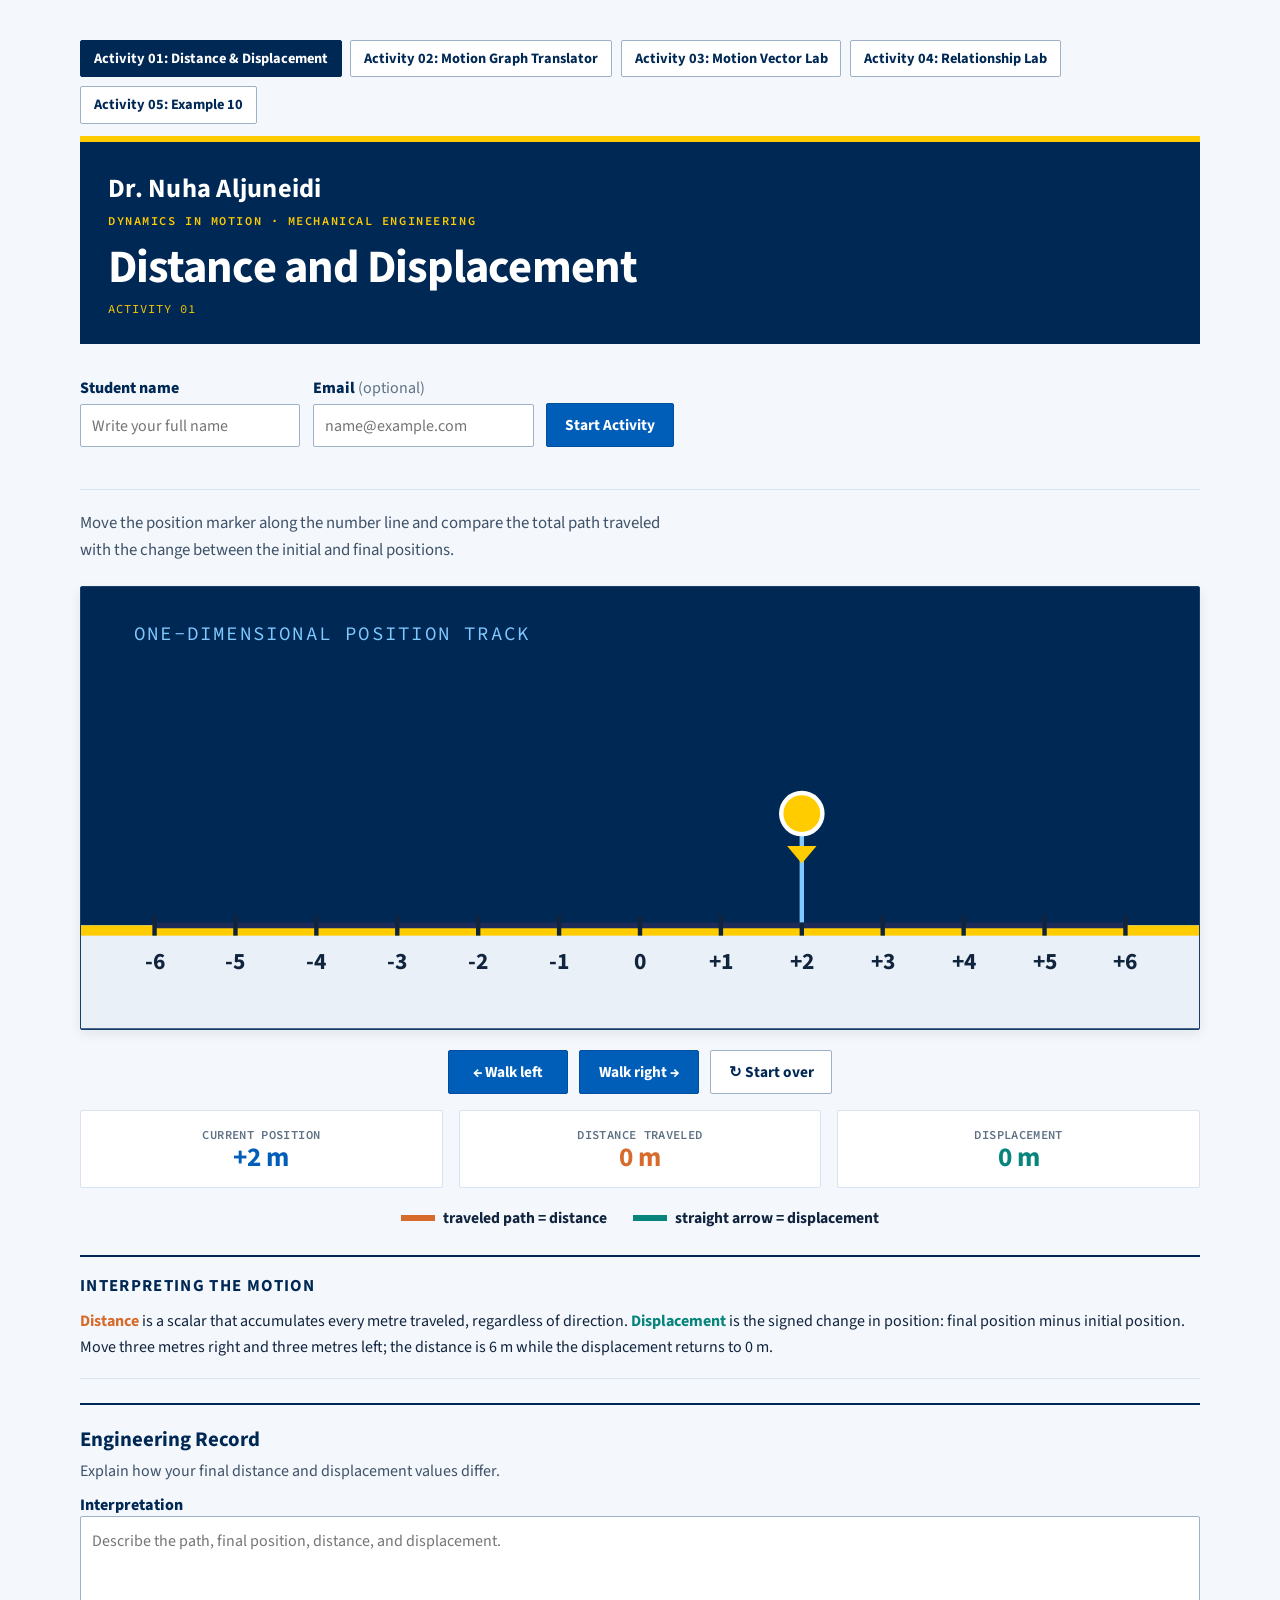
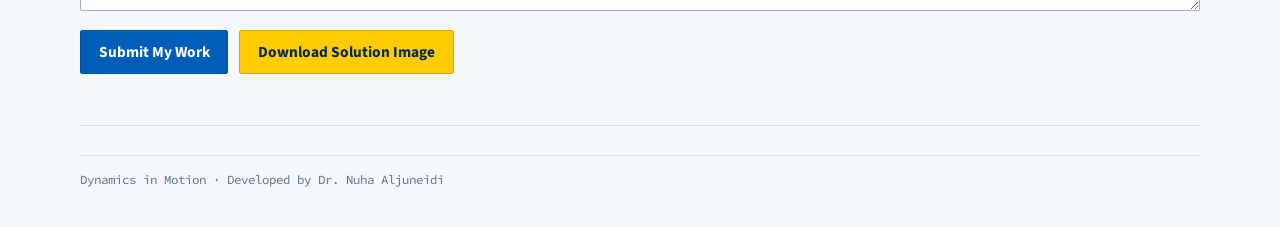
==== commit 82c6d3b8: "fix: place SEO description in document head" ====
--- a/index.html
+++ b/index.html
@@ -3,6 +3,7 @@
 <head>
 <meta charset="UTF-8">
 <meta name="viewport" content="width=device-width, initial-scale=1.0">
+<meta name="description" content="Explore distance and displacement through an interactive mechanical-engineering dynamics activity by Dr. Nuha Aljuneidi.">
 <title>Distance and Displacement | Dr. Nuha Aljuneidi</title>
 <link href="https://fonts.googleapis.com/css2?family=Source+Code+Pro:wght@400;600&family=Source+Sans+3:wght@400;600;700&display=swap" rel="stylesheet">
 <style>
@@ -111,8 +112,7 @@
         <!-- smile -->
         <path d="M370,196 Q380,204 390,196" fill="none" stroke="#2a2320" stroke-width="3" stroke-linecap="round"/>
         <!-- little cap -->
-        <meta name="description" content="Explore distance and displacement through an interactive mechanical-engineering dynamics activity by Dr. Nuha Aljuneidi.">
-<path d="M356,172 Q380,150 404,172 Z" fill="#d9633b" stroke="#1c2b57" stroke-width="4" stroke-linejoin="round"/>
+        <path d="M356,172 Q380,150 404,172 Z" fill="#d9633b" stroke="#1c2b57" stroke-width="4" stroke-linejoin="round"/>
         <g class="position-marker">
           <line x1="380" y1="168" x2="380" y2="228" stroke="#7fc9ff" stroke-width="3"/>
           <circle cx="380" cy="154" r="14" fill="#ffcc00" stroke="#ffffff" stroke-width="3"/>
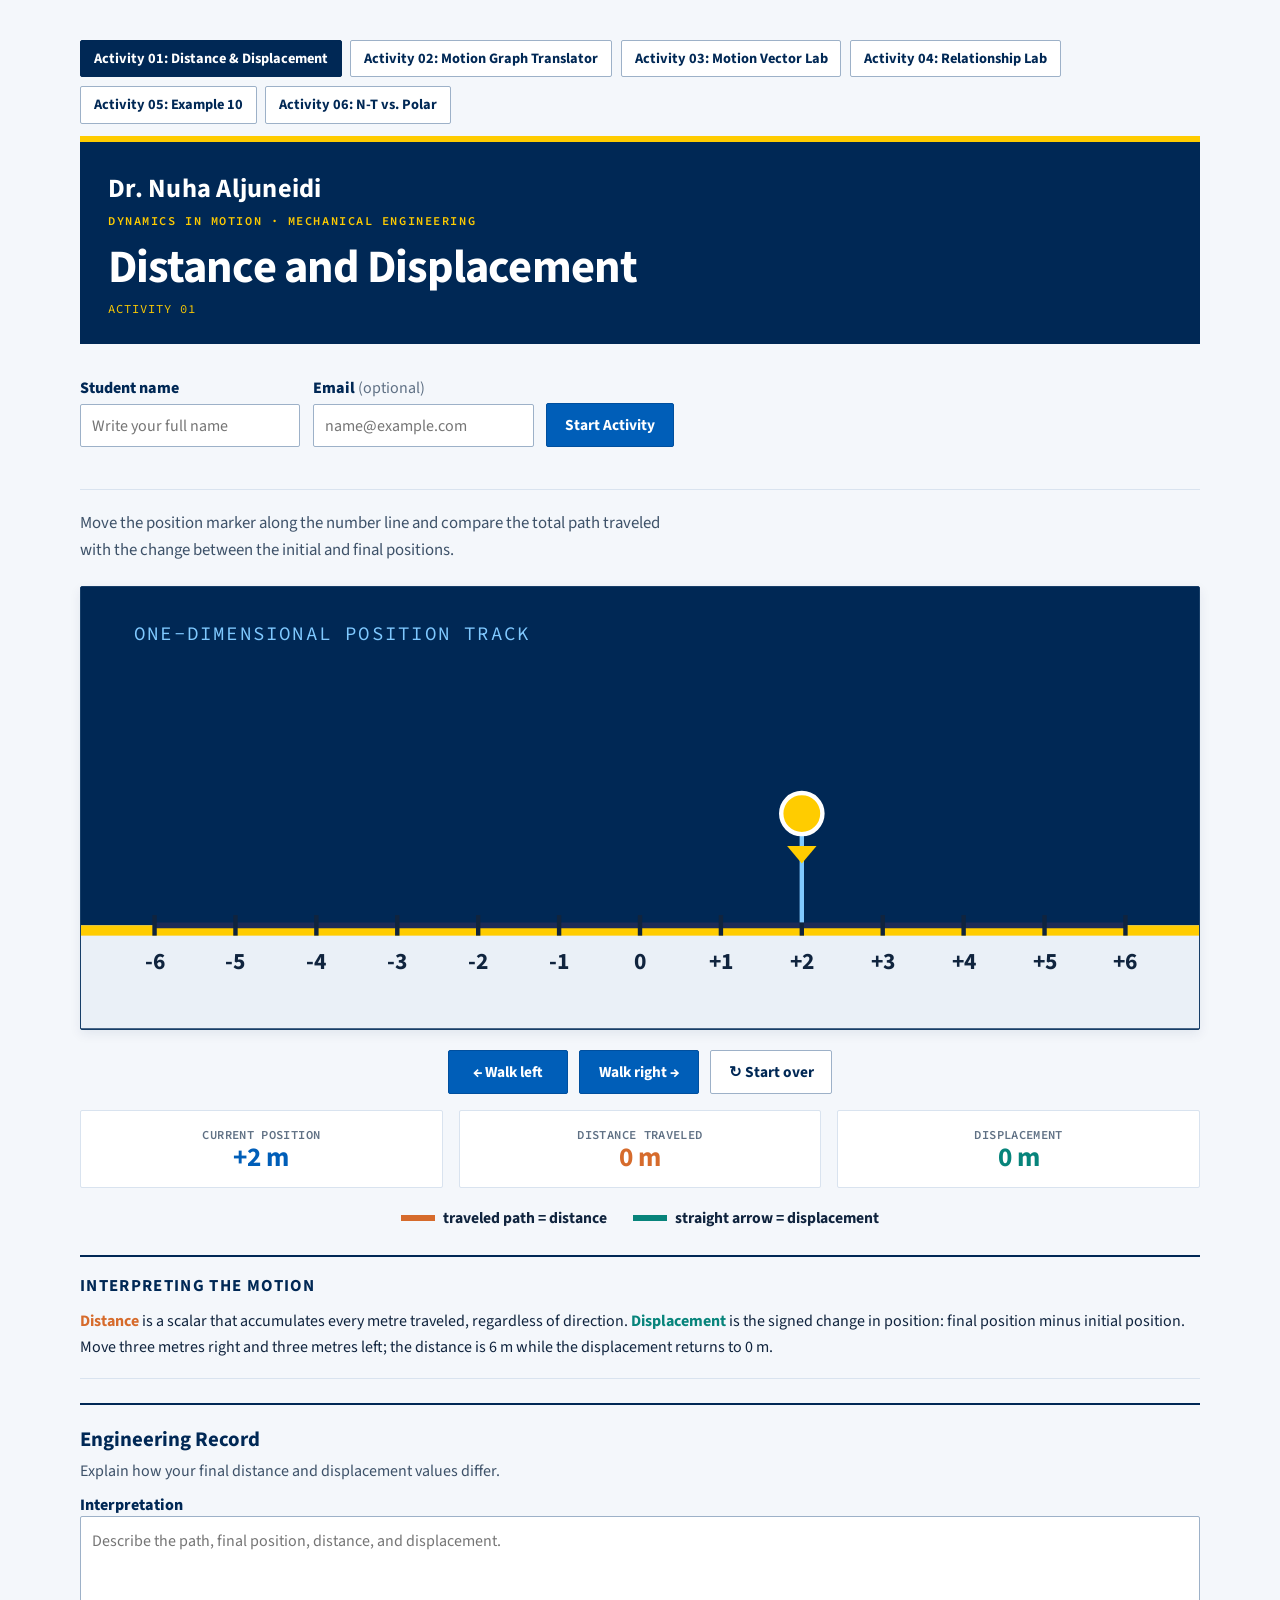
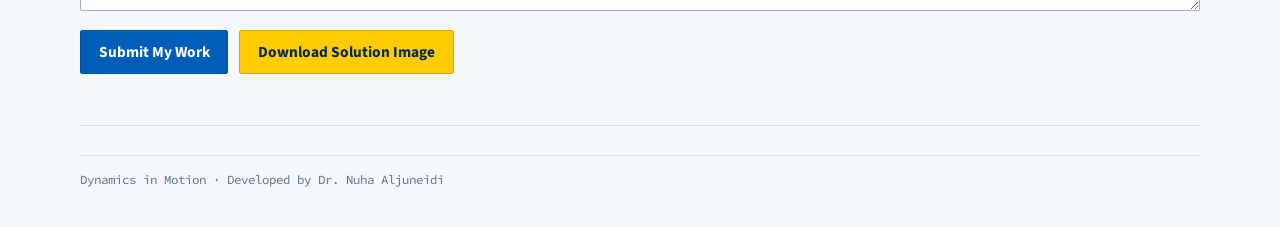
==== commit 984c456c: "Add N-T vs. Polar activity (06) and link it from the site nav" ====
--- a/index.html
+++ b/index.html
@@ -39,6 +39,7 @@
     <a href="motion-vector-lab.html">Activity 03: Motion Vector Lab</a>
     <a href="velocity-axis-lab.html">Activity 04: Relationship Lab</a>
     <a href="example-10-projectile.html">Activity 05: Example 10</a>
+    <a href="nt-vs-polar-lab.html">Activity 06: N-T vs. Polar</a>
   </nav>
   <header class="course-banner">
     <p class="instructor">Dr. Nuha Aljuneidi</p>
@@ -123,9 +124,9 @@
   </div>
 
   <div class="controls">
-    <button class="left" id="left">&larr; Walk left</button>
-    <button class="right" id="right">Walk right &rarr;</button>
-    <button class="ghost" id="reset">&#8635; Start over</button>
+    <button class="left" id="left" aria-keyshortcuts="ArrowLeft">&larr; Walk left</button>
+    <button class="right" id="right" aria-keyshortcuts="ArrowRight">Walk right &rarr;</button>
+    <button class="ghost" id="reset" aria-keyshortcuts="Home">&#8635; Start over</button>
   </div>
 
   <div class="stats" aria-live="polite">
@@ -238,7 +239,7 @@
   });
   document.addEventListener("keydown",function(e){
     if(e.target.matches("input,textarea"))return;
-    if(e.key==="ArrowLeft"){step(-1);} else if(e.key==="ArrowRight"){step(1);}
+    if(e.key==="ArrowLeft"){e.preventDefault();step(-1);} else if(e.key==="ArrowRight"){e.preventDefault();step(1);} else if(e.key==="Home"){e.preventDefault();document.getElementById("reset").click();}
   });
 
   var LOGGER_URL="https://script.google.com/macros/s/AKfycbwmh8vX2n26GHHKq9yIGjy3fanmZ_XQddXHSH3RmrtV3HdhrpO27E3zZvXswCfN9QRpXg/exec";
